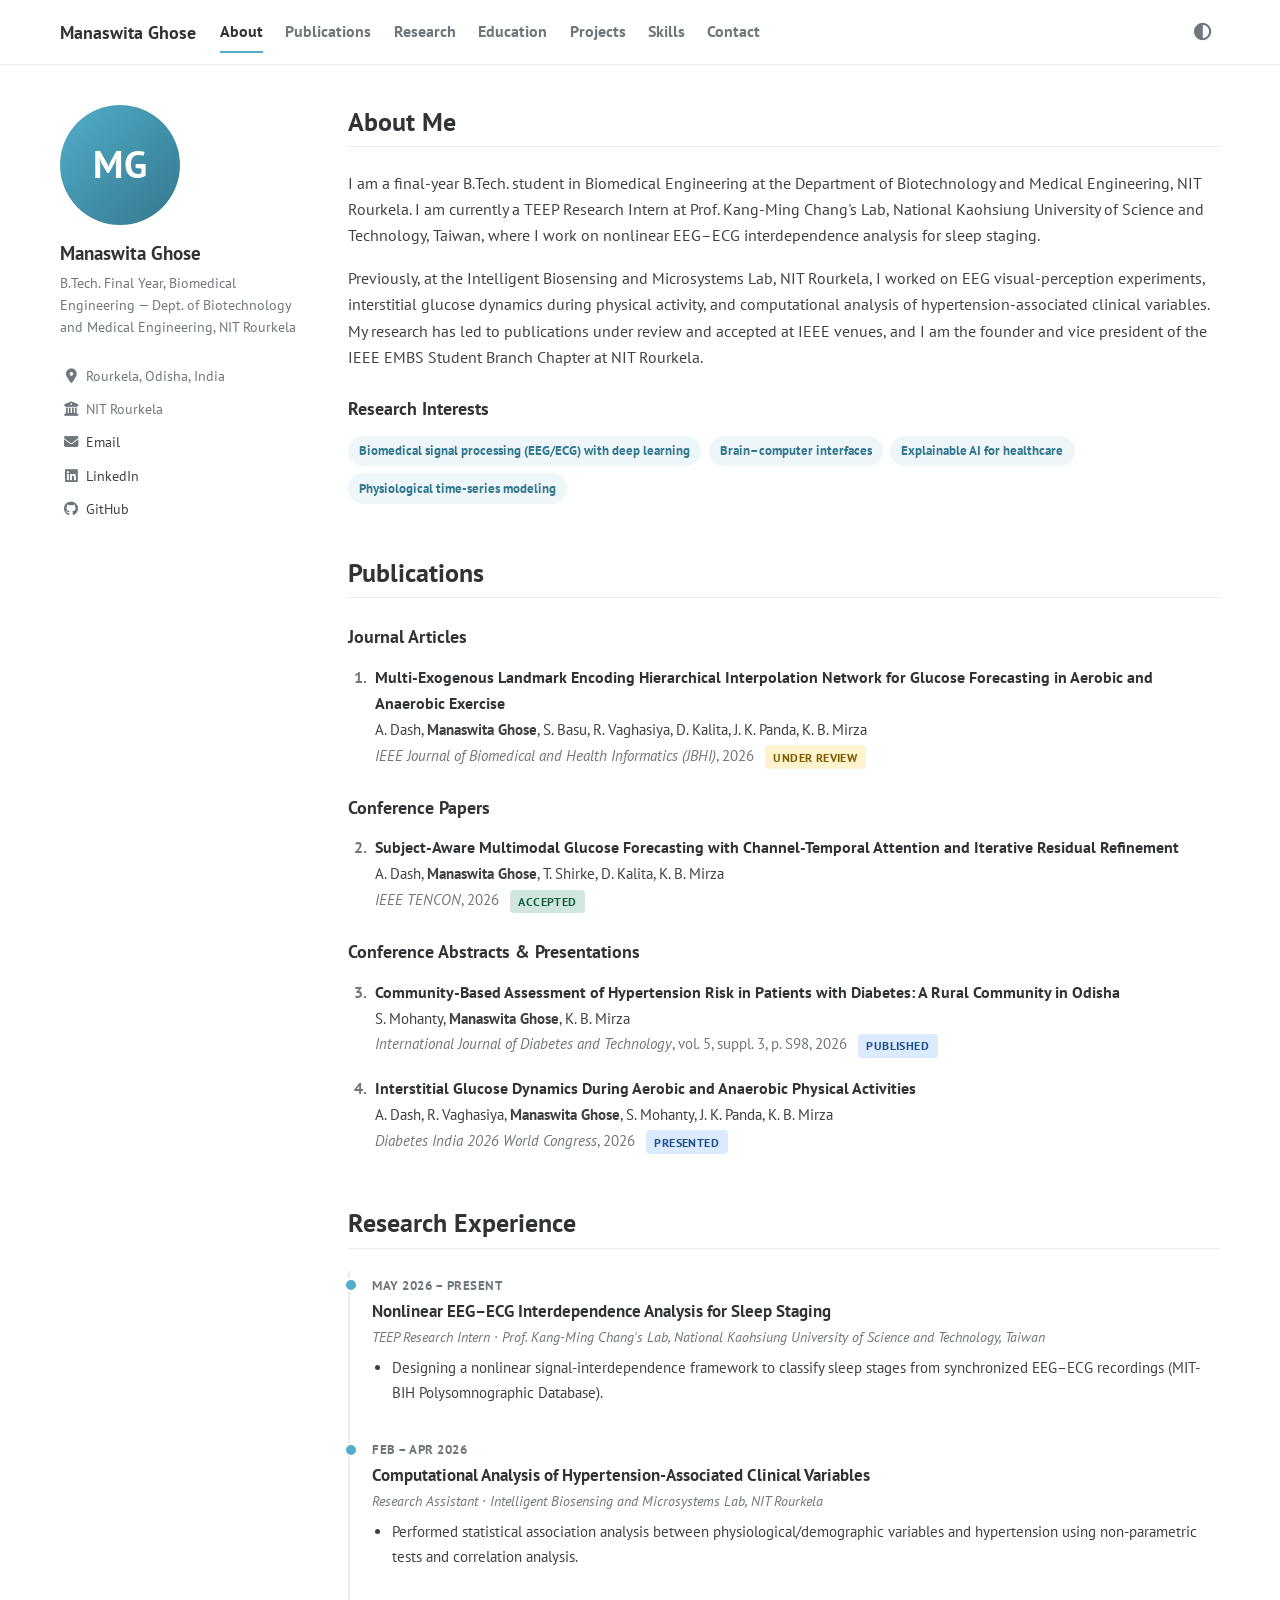
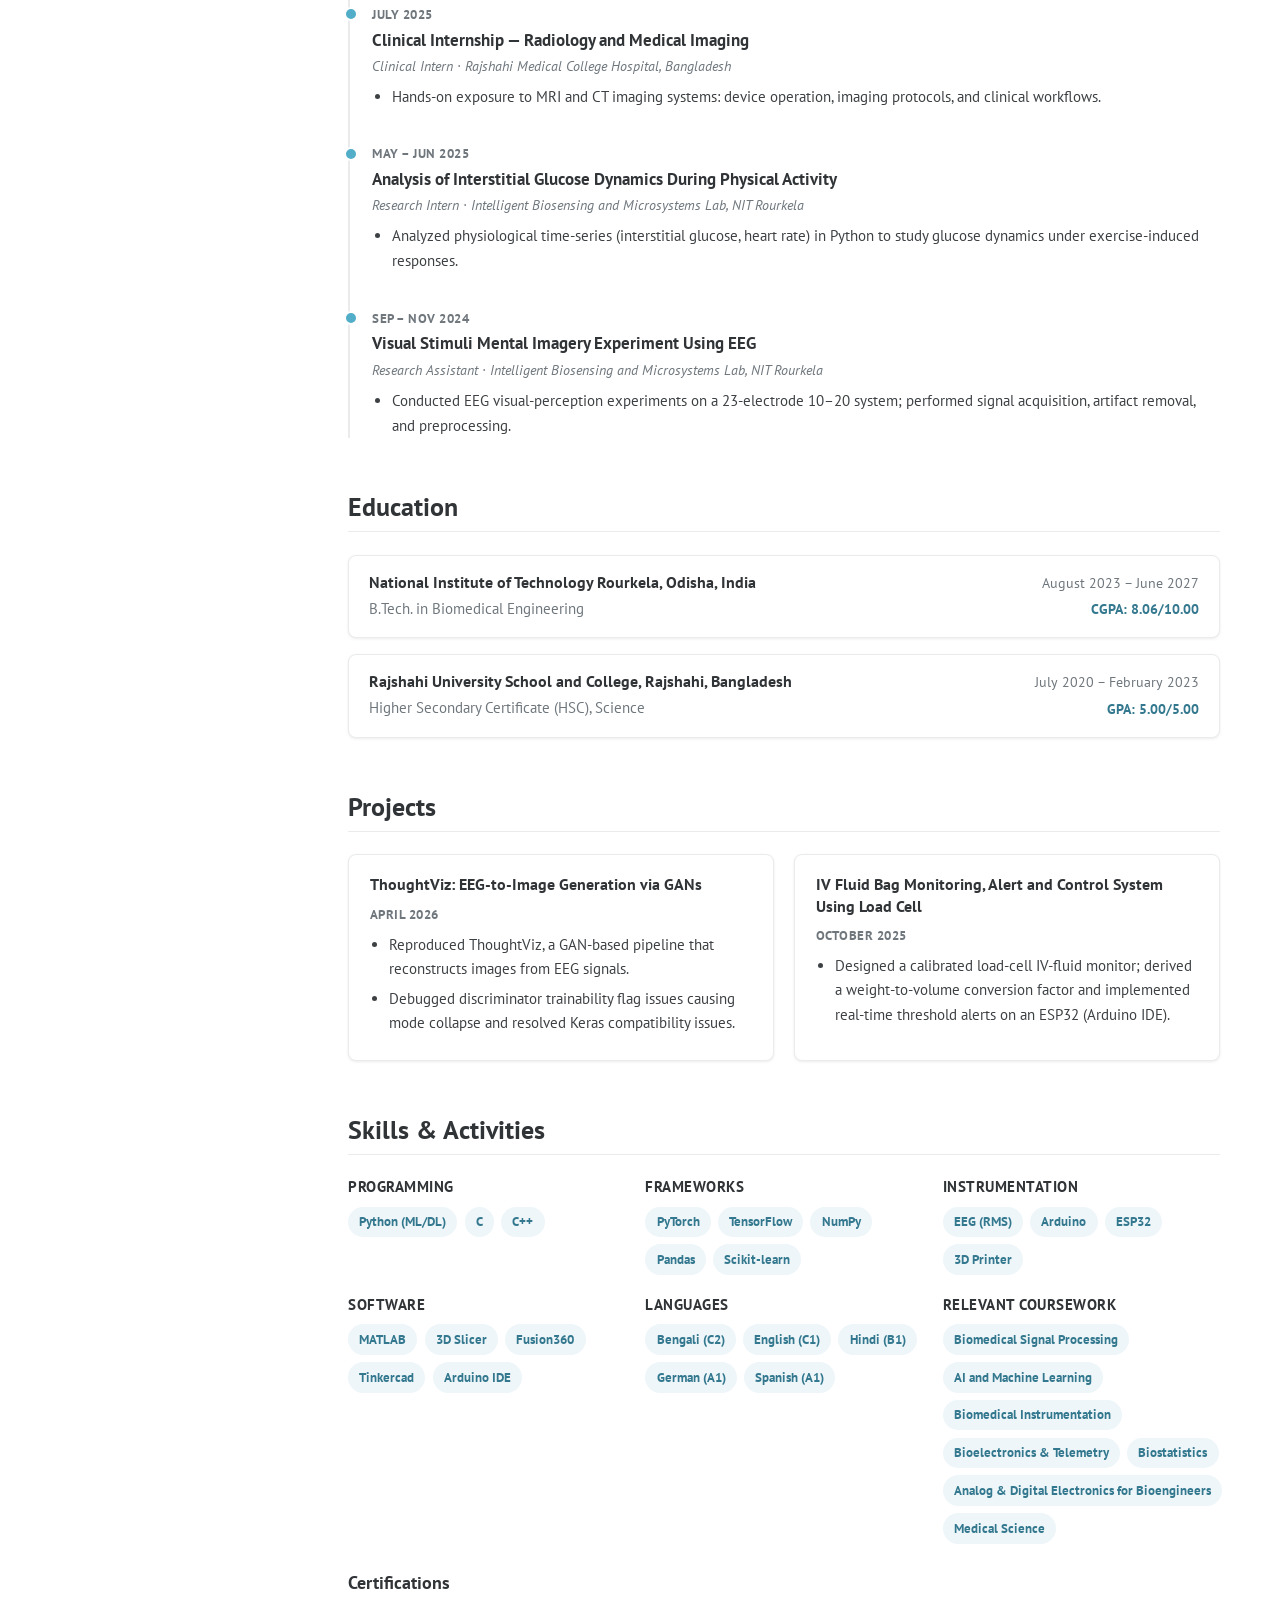
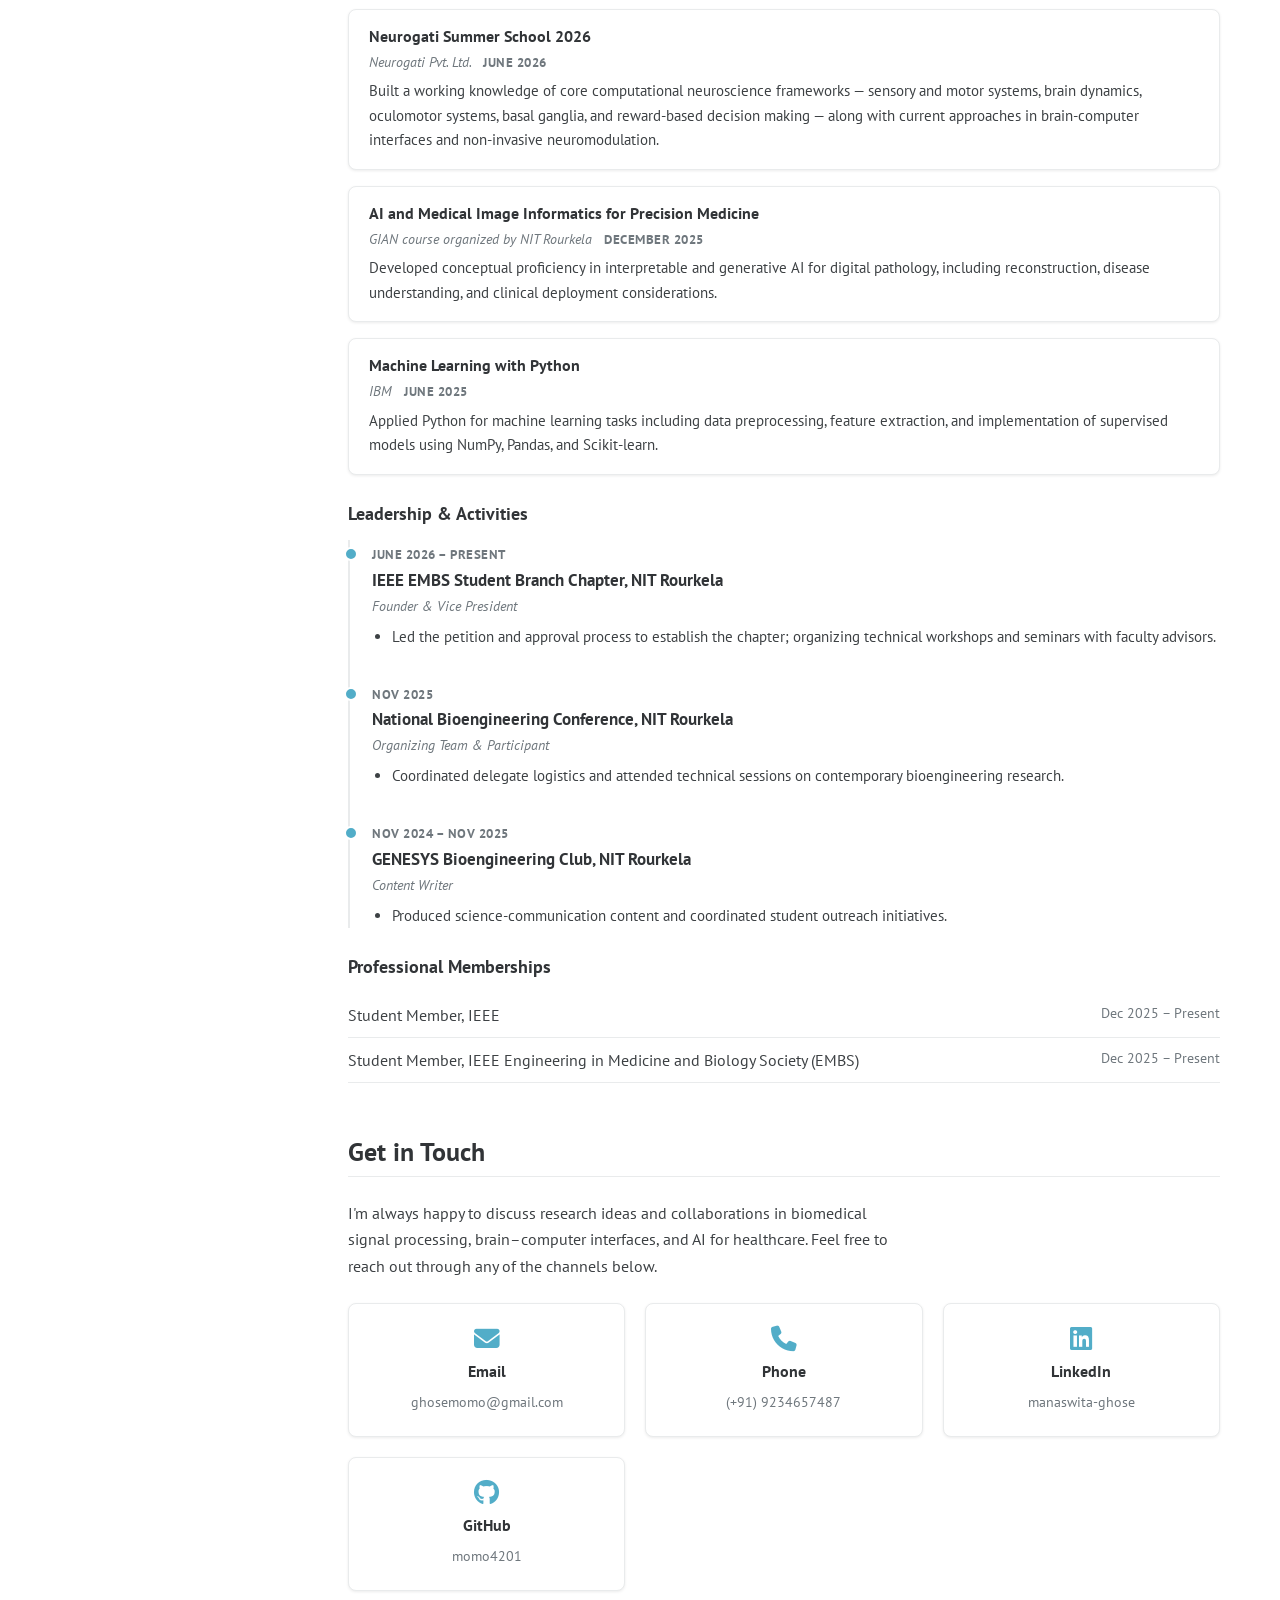
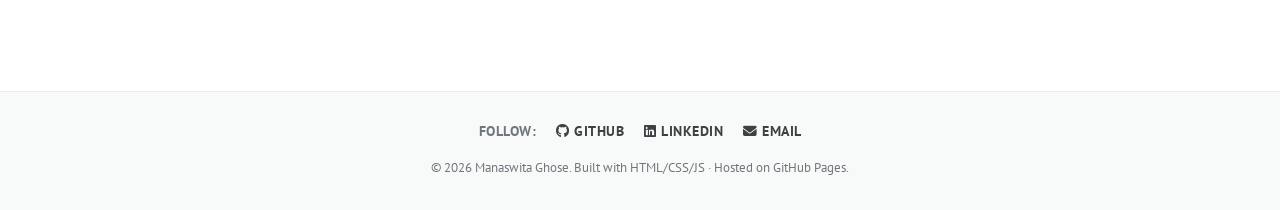
==== index.html @ 757d6425 "Initial commit: academic protofolio site" ====
<!DOCTYPE html>
<html lang="en">
<head>
  <meta charset="UTF-8">
  <meta name="viewport" content="width=device-width, initial-scale=1.0">
  <title>Manaswita Ghose — Biomedical Engineering, NIT Rourkela</title>
  <meta name="description" content="Academic portfolio of Manaswita Ghose — final-year B.Tech. student in Biomedical Engineering at NIT Rourkela. Research in biomedical signal processing (EEG/ECG) with deep learning, brain–computer interfaces, and explainable AI for healthcare.">
  <meta name="author" content="Manaswita Ghose">
  <meta property="og:title" content="Manaswita Ghose — Academic Portfolio">
  <meta property="og:description" content="Biomedical signal processing (EEG/ECG) with deep learning · Brain–computer interfaces · Explainable AI for healthcare · Physiological time-series modeling">
  <meta property="og:type" content="website">

  <!-- Apply saved theme before first paint to avoid a flash of the wrong theme -->
  <script>
    try {
      var t = localStorage.getItem("portfolio-theme");
      if (t === "dark" || (!t && window.matchMedia && window.matchMedia("(prefers-color-scheme: dark)").matches)) {
        document.documentElement.setAttribute("data-theme", "dark");
      }
    } catch (e) {}
  </script>

  <link rel="preconnect" href="https://fonts.googleapis.com">
  <link rel="preconnect" href="https://fonts.gstatic.com" crossorigin>
  <link href="https://fonts.googleapis.com/css2?family=PT+Sans:ital,wght@0,400;0,700;1,400&display=swap" rel="stylesheet">
  <link rel="stylesheet" href="https://cdnjs.cloudflare.com/ajax/libs/font-awesome/6.5.2/css/all.min.css">
  <link rel="stylesheet" href="styles.css">
</head>
<body>

  <!-- ================= Masthead / Navigation ================= -->
  <header class="masthead" id="top">
    <div class="masthead__inner">
      <a class="site-title" href="#top">Manaswita Ghose</a>
      <nav class="site-nav" id="site-nav" aria-label="Primary">
        <ul class="nav-links">
          <li><a href="#about" class="active">About</a></li>
          <li><a href="#publications">Publications</a></li>
          <li><a href="#experience">Research</a></li>
          <li><a href="#education">Education</a></li>
          <li><a href="#projects">Projects</a></li>
          <li><a href="#skills">Skills</a></li>
          <li><a href="#contact">Contact</a></li>
        </ul>
      </nav>
      <div class="masthead__actions">
        <button id="theme-toggle" type="button" aria-label="Toggle dark mode" title="Toggle dark mode"><i class="fa-solid fa-circle-half-stroke"></i></button>
        <button id="nav-toggle" type="button" aria-label="Toggle navigation" aria-expanded="false"><i class="fa-solid fa-bars"></i></button>
      </div>
    </div>
  </header>

  <div class="page-wrap">

    <!-- ================= Author Sidebar ================= -->
    <aside class="sidebar">
      <div class="author-avatar" aria-hidden="true">MG</div>
      <h2 class="author-name">Manaswita Ghose</h2>
      <p class="author-bio">B.Tech. Final Year, Biomedical Engineering — Dept. of Biotechnology and Medical Engineering, NIT Rourkela</p>
      <ul class="author-urls">
        <li><i class="fa-solid fa-location-dot"></i> Rourkela, Odisha, India</li>
        <li><i class="fa-solid fa-building-columns"></i> NIT Rourkela</li>
        <li><a href="mailto:ghosemomo@gmail.com"><i class="fa-solid fa-envelope"></i> Email</a></li>
        <li><a href="https://www.linkedin.com/in/manaswita-ghose" target="_blank" rel="noopener"><i class="fa-brands fa-linkedin"></i> LinkedIn</a></li>
        <li><a href="https://github.com/momo4201" target="_blank" rel="noopener"><i class="fa-brands fa-github"></i> GitHub</a></li>
      </ul>
    </aside>

    <main class="page-content">

      <!-- ================= About ================= -->
      <section id="about" class="page-section">
        <h2 class="section-title">About Me</h2>
        <p>I am a final-year B.Tech. student in Biomedical Engineering at the Department of Biotechnology and Medical Engineering, NIT Rourkela. I am currently a TEEP Research Intern at Prof. Kang-Ming Chang's Lab, National Kaohsiung University of Science and Technology, Taiwan, where I work on nonlinear EEG–ECG interdependence analysis for sleep staging.</p>
        <p>Previously, at the Intelligent Biosensing and Microsystems Lab, NIT Rourkela, I worked on EEG visual-perception experiments, interstitial glucose dynamics during physical activity, and computational analysis of hypertension-associated clinical variables. My research has led to publications under review and accepted at IEEE venues, and I am the founder and vice president of the IEEE EMBS Student Branch Chapter at NIT Rourkela.</p>
        <h3 class="subsection-title">Research Interests</h3>
        <div class="tags">
          <span class="tag">Biomedical signal processing (EEG/ECG) with deep learning</span>
          <span class="tag">Brain–computer interfaces</span>
          <span class="tag">Explainable AI for healthcare</span>
          <span class="tag">Physiological time-series modeling</span>
        </div>
      </section>

      <!-- ================= Publications ================= -->
      <section id="publications" class="page-section">
        <h2 class="section-title">Publications</h2>

        <div class="pub-group">
          <h3 class="subsection-title">Journal Articles</h3>
          <ol class="pub-list">
            <li class="pub">
              <p class="pub-title">Multi-Exogenous Landmark Encoding Hierarchical Interpolation Network for Glucose Forecasting in Aerobic and Anaerobic Exercise</p>
              <p class="pub-authors">A. Dash, <strong>Manaswita Ghose</strong>, S. Basu, R. Vaghasiya, D. Kalita, J. K. Panda, K. B. Mirza</p>
              <p class="pub-venue"><em>IEEE Journal of Biomedical and Health Informatics (JBHI)</em>, 2026 <span class="badge badge--review">Under Review</span></p>
            </li>
          </ol>
        </div>

        <div class="pub-group">
          <h3 class="subsection-title">Conference Papers</h3>
          <ol class="pub-list" start="2">
            <li class="pub">
              <p class="pub-title">Subject-Aware Multimodal Glucose Forecasting with Channel-Temporal Attention and Iterative Residual Refinement</p>
              <p class="pub-authors">A. Dash, <strong>Manaswita Ghose</strong>, T. Shirke, D. Kalita, K. B. Mirza</p>
              <p class="pub-venue"><em>IEEE TENCON</em>, 2026 <span class="badge badge--accepted">Accepted</span></p>
            </li>
          </ol>
        </div>

        <div class="pub-group">
          <h3 class="subsection-title">Conference Abstracts &amp; Presentations</h3>
          <ol class="pub-list" start="3">
            <li class="pub">
              <p class="pub-title">Community-Based Assessment of Hypertension Risk in Patients with Diabetes: A Rural Community in Odisha</p>
              <p class="pub-authors">S. Mohanty, <strong>Manaswita Ghose</strong>, K. B. Mirza</p>
              <p class="pub-venue"><em>International Journal of Diabetes and Technology</em>, vol. 5, suppl. 3, p. S98, 2026 <span class="badge badge--published">Published</span></p>
            </li>
            <li class="pub">
              <p class="pub-title">Interstitial Glucose Dynamics During Aerobic and Anaerobic Physical Activities</p>
              <p class="pub-authors">A. Dash, R. Vaghasiya, <strong>Manaswita Ghose</strong>, S. Mohanty, J. K. Panda, K. B. Mirza</p>
              <p class="pub-venue"><em>Diabetes India 2026 World Congress</em>, 2026 <span class="badge badge--published">Presented</span></p>
            </li>
          </ol>
        </div>
      </section>

      <!-- ================= Research Experience ================= -->
      <section id="experience" class="page-section">
        <h2 class="section-title">Research Experience</h2>
        <div class="timeline">
          <div class="timeline-item">
            <span class="timeline-date">May 2026 – Present</span>
            <h3 class="timeline-title">Nonlinear EEG–ECG Interdependence Analysis for Sleep Staging</h3>
            <p class="timeline-meta">TEEP Research Intern · Prof. Kang-Ming Chang's Lab, National Kaohsiung University of Science and Technology, Taiwan</p>
            <ul>
              <li>Designing a nonlinear signal-interdependence framework to classify sleep stages from synchronized EEG–ECG recordings (MIT-BIH Polysomnographic Database).</li>
            </ul>
          </div>
          <div class="timeline-item">
            <span class="timeline-date">Feb – Apr 2026</span>
            <h3 class="timeline-title">Computational Analysis of Hypertension-Associated Clinical Variables</h3>
            <p class="timeline-meta">Research Assistant · Intelligent Biosensing and Microsystems Lab, NIT Rourkela</p>
            <ul>
              <li>Performed statistical association analysis between physiological/demographic variables and hypertension using non-parametric tests and correlation analysis.</li>
            </ul>
          </div>
          <div class="timeline-item">
            <span class="timeline-date">July 2025</span>
            <h3 class="timeline-title">Clinical Internship — Radiology and Medical Imaging</h3>
            <p class="timeline-meta">Clinical Intern · Rajshahi Medical College Hospital, Bangladesh</p>
            <ul>
              <li>Hands-on exposure to MRI and CT imaging systems: device operation, imaging protocols, and clinical workflows.</li>
            </ul>
          </div>
          <div class="timeline-item">
            <span class="timeline-date">May – Jun 2025</span>
            <h3 class="timeline-title">Analysis of Interstitial Glucose Dynamics During Physical Activity</h3>
            <p class="timeline-meta">Research Intern · Intelligent Biosensing and Microsystems Lab, NIT Rourkela</p>
            <ul>
              <li>Analyzed physiological time-series (interstitial glucose, heart rate) in Python to study glucose dynamics under exercise-induced responses.</li>
            </ul>
          </div>
          <div class="timeline-item">
            <span class="timeline-date">Sep – Nov 2024</span>
            <h3 class="timeline-title">Visual Stimuli Mental Imagery Experiment Using EEG</h3>
            <p class="timeline-meta">Research Assistant · Intelligent Biosensing and Microsystems Lab, NIT Rourkela</p>
            <ul>
              <li>Conducted EEG visual-perception experiments on a 23-electrode 10–20 system; performed signal acquisition, artifact removal, and preprocessing.</li>
            </ul>
          </div>
        </div>
      </section>

      <!-- ================= Education ================= -->
      <section id="education" class="page-section">
        <h2 class="section-title">Education</h2>
        <div class="edu-list">
          <div class="edu-item">
            <div class="edu-main">
              <h3 class="edu-school">National Institute of Technology Rourkela, Odisha, India</h3>
              <p class="edu-degree">B.Tech. in Biomedical Engineering</p>
            </div>
            <div class="edu-side">
              <span class="edu-date">August 2023 – June 2027</span>
              <span class="edu-gpa">CGPA: 8.06/10.00</span>
            </div>
          </div>
          <div class="edu-item">
            <div class="edu-main">
              <h3 class="edu-school">Rajshahi University School and College, Rajshahi, Bangladesh</h3>
              <p class="edu-degree">Higher Secondary Certificate (HSC), Science</p>
            </div>
            <div class="edu-side">
              <span class="edu-date">July 2020 – February 2023</span>
              <span class="edu-gpa">GPA: 5.00/5.00</span>
            </div>
          </div>
        </div>
      </section>

      <!-- ================= Projects ================= -->
      <section id="projects" class="page-section">
        <h2 class="section-title">Projects</h2>
        <div class="project-grid">
          <article class="project-card">
            <h3>ThoughtViz: EEG-to-Image Generation via GANs</h3>
            <span class="project-date">April 2026</span>
            <ul>
              <li>Reproduced ThoughtViz, a GAN-based pipeline that reconstructs images from EEG signals.</li>
              <li>Debugged discriminator trainability flag issues causing mode collapse and resolved Keras compatibility issues.</li>
            </ul>
          </article>
          <article class="project-card">
            <h3>IV Fluid Bag Monitoring, Alert and Control System Using Load Cell</h3>
            <span class="project-date">October 2025</span>
            <ul>
              <li>Designed a calibrated load-cell IV-fluid monitor; derived a weight-to-volume conversion factor and implemented real-time threshold alerts on an ESP32 (Arduino IDE).</li>
            </ul>
          </article>
        </div>
      </section>

      <!-- ================= Skills & Activities ================= -->
      <section id="skills" class="page-section">
        <h2 class="section-title">Skills &amp; Activities</h2>
        <div class="skills-grid">
          <div class="skill-group">
            <h3>Programming</h3>
            <div class="tags"><span class="tag">Python (ML/DL)</span><span class="tag">C</span><span class="tag">C++</span></div>
          </div>
          <div class="skill-group">
            <h3>Frameworks</h3>
            <div class="tags"><span class="tag">PyTorch</span><span class="tag">TensorFlow</span><span class="tag">NumPy</span><span class="tag">Pandas</span><span class="tag">Scikit-learn</span></div>
          </div>
          <div class="skill-group">
            <h3>Instrumentation</h3>
            <div class="tags"><span class="tag">EEG (RMS)</span><span class="tag">Arduino</span><span class="tag">ESP32</span><span class="tag">3D Printer</span></div>
          </div>
          <div class="skill-group">
            <h3>Software</h3>
            <div class="tags"><span class="tag">MATLAB</span><span class="tag">3D Slicer</span><span class="tag">Fusion360</span><span class="tag">Tinkercad</span><span class="tag">Arduino IDE</span></div>
          </div>
          <div class="skill-group">
            <h3>Languages</h3>
            <div class="tags"><span class="tag">Bengali (C2)</span><span class="tag">English (C1)</span><span class="tag">Hindi (B1)</span><span class="tag">German (A1)</span><span class="tag">Spanish (A1)</span></div>
          </div>
          <div class="skill-group">
            <h3>Relevant Coursework</h3>
            <div class="tags"><span class="tag">Biomedical Signal Processing</span><span class="tag">AI and Machine Learning</span><span class="tag">Biomedical Instrumentation</span><span class="tag">Bioelectronics &amp; Telemetry</span><span class="tag">Biostatistics</span><span class="tag">Analog &amp; Digital Electronics for Bioengineers</span><span class="tag">Medical Science</span></div>
          </div>
        </div>

        <h3 class="subsection-title">Certifications</h3>
        <div class="cert-list">
          <div class="cert-item">
            <h4 class="cert-name">Neurogati Summer School 2026</h4>
            <p class="cert-org">Neurogati Pvt. Ltd. <span class="cert-date">June 2026</span></p>
            <p class="cert-desc">Built a working knowledge of core computational neuroscience frameworks — sensory and motor systems, brain dynamics, oculomotor systems, basal ganglia, and reward-based decision making — along with current approaches in brain-computer interfaces and non-invasive neuromodulation.</p>
          </div>
          <div class="cert-item">
            <h4 class="cert-name">AI and Medical Image Informatics for Precision Medicine</h4>
            <p class="cert-org">GIAN course organized by NIT Rourkela <span class="cert-date">December 2025</span></p>
            <p class="cert-desc">Developed conceptual proficiency in interpretable and generative AI for digital pathology, including reconstruction, disease understanding, and clinical deployment considerations.</p>
          </div>
          <div class="cert-item">
            <h4 class="cert-name">Machine Learning with Python</h4>
            <p class="cert-org">IBM <span class="cert-date">June 2025</span></p>
            <p class="cert-desc">Applied Python for machine learning tasks including data preprocessing, feature extraction, and implementation of supervised models using NumPy, Pandas, and Scikit-learn.</p>
          </div>
        </div>

        <h3 class="subsection-title">Leadership &amp; Activities</h3>
        <div class="timeline">
          <div class="timeline-item">
            <span class="timeline-date">June 2026 – Present</span>
            <h3 class="timeline-title">IEEE EMBS Student Branch Chapter, NIT Rourkela</h3>
            <p class="timeline-meta">Founder &amp; Vice President</p>
            <ul>
              <li>Led the petition and approval process to establish the chapter; organizing technical workshops and seminars with faculty advisors.</li>
            </ul>
          </div>
          <div class="timeline-item">
            <span class="timeline-date">Nov 2025</span>
            <h3 class="timeline-title">National Bioengineering Conference, NIT Rourkela</h3>
            <p class="timeline-meta">Organizing Team &amp; Participant</p>
            <ul>
              <li>Coordinated delegate logistics and attended technical sessions on contemporary bioengineering research.</li>
            </ul>
          </div>
          <div class="timeline-item">
            <span class="timeline-date">Nov 2024 – Nov 2025</span>
            <h3 class="timeline-title">GENESYS Bioengineering Club, NIT Rourkela</h3>
            <p class="timeline-meta">Content Writer</p>
            <ul>
              <li>Produced science-communication content and coordinated student outreach initiatives.</li>
            </ul>
          </div>
        </div>

        <h3 class="subsection-title">Professional Memberships</h3>
        <ul class="membership-list">
          <li>Student Member, IEEE <span class="membership-date">Dec 2025 – Present</span></li>
          <li>Student Member, IEEE Engineering in Medicine and Biology Society (EMBS) <span class="membership-date">Dec 2025 – Present</span></li>
        </ul>
      </section>

      <!-- ================= Contact ================= -->
      <section id="contact" class="page-section">
        <h2 class="section-title">Get in Touch</h2>
        <p class="contact-intro">I'm always happy to discuss research ideas and collaborations in biomedical signal processing, brain&ndash;computer interfaces, and AI for healthcare. Feel free to reach out through any of the channels below.</p>
        <div class="contact-grid">
          <a class="contact-card" href="mailto:ghosemomo@gmail.com">
            <i class="fa-solid fa-envelope contact-icon"></i>
            <span class="contact-label">Email</span>
            <span class="contact-value">ghosemomo@gmail.com</span>
          </a>
          <a class="contact-card" href="tel:+919234657487">
            <i class="fa-solid fa-phone contact-icon"></i>
            <span class="contact-label">Phone</span>
            <span class="contact-value">(+91) 9234657487</span>
          </a>
          <a class="contact-card" href="https://www.linkedin.com/in/manaswita-ghose" target="_blank" rel="noopener">
            <i class="fa-brands fa-linkedin contact-icon"></i>
            <span class="contact-label">LinkedIn</span>
            <span class="contact-value">manaswita-ghose</span>
          </a>
          <a class="contact-card" href="https://github.com/momo4201" target="_blank" rel="noopener">
            <i class="fa-brands fa-github contact-icon"></i>
            <span class="contact-label">GitHub</span>
            <span class="contact-value">momo4201</span>
          </a>
        </div>
      </section>

    </main>
  </div>

  <!-- ================= Footer ================= -->
  <footer class="page-footer">
    <div class="footer-follow">
      <span>Follow:</span>
      <a href="https://github.com/momo4201" target="_blank" rel="noopener"><i class="fa-brands fa-github"></i> GitHub</a>
      <a href="https://www.linkedin.com/in/manaswita-ghose" target="_blank" rel="noopener"><i class="fa-brands fa-linkedin"></i> LinkedIn</a>
      <a href="mailto:ghosemomo@gmail.com"><i class="fa-solid fa-envelope"></i> Email</a>
    </div>
    <p class="footer-copy">&copy; <span id="year">2026</span> Manaswita Ghose. Built with HTML/CSS/JS &middot; Hosted on GitHub Pages.</p>
  </footer>

  <script src="script.js"></script>
</body>
</html>
---- styles.css ----
/* ==========================================================================
   Academic Portfolio — Manaswita Ghose
   Styled after the Academic Pages / Minimal Mistakes Jekyll theme.
   ========================================================================== */

:root {
  --bg: #ffffff;
  --bg-alt: #f8f9f9;
  --text: #3d4144;
  --text-light: #6f777d;
  --heading: #313437;
  --accent: #52adc8;
  --accent-dark: #33788e;
  --border: #e9ebec;
  --card-bg: #ffffff;
  --card-shadow: 0 1px 3px rgba(0, 0, 0, 0.08);
  --masthead-bg: rgba(255, 255, 255, 0.95);
  --tag-bg: #eef6f9;
  --tag-text: #33788e;
  --badge-review-bg: #fff3cd;
  --badge-review-text: #7a5d00;
  --badge-accepted-bg: #d1e7dd;
  --badge-accepted-text: #14603f;
  --badge-published-bg: #dbeafe;
  --badge-published-text: #1e4e8c;
  --masthead-h: 64px;
}

[data-theme="dark"] {
  --bg: #16191c;
  --bg-alt: #1d2125;
  --text: #d3d7da;
  --text-light: #9aa1a7;
  --heading: #f0f2f3;
  --accent: #6cc3dd;
  --accent-dark: #9ad9ec;
  --border: #2c3237;
  --card-bg: #1d2125;
  --card-shadow: 0 1px 3px rgba(0, 0, 0, 0.4);
  --masthead-bg: rgba(22, 25, 28, 0.95);
  --tag-bg: #223138;
  --tag-text: #8fd0e2;
  --badge-review-bg: #3c320f;
  --badge-review-text: #ffd75e;
  --badge-accepted-bg: #16382a;
  --badge-accepted-text: #6fd3a3;
  --badge-published-bg: #1c2f4a;
  --badge-published-text: #8db9f0;
}

* {
  box-sizing: border-box;
}

html {
  scroll-behavior: smooth;
}

body {
  margin: 0;
  font-family: "PT Sans", -apple-system, BlinkMacSystemFont, "Segoe UI", Roboto,
    Helvetica, Arial, sans-serif;
  font-size: 16px;
  line-height: 1.65;
  color: var(--text);
  background: var(--bg);
  transition: background 0.25s ease, color 0.25s ease;
}

a {
  color: var(--accent);
  text-decoration: none;
}

a:hover {
  color: var(--accent-dark);
  text-decoration: underline;
}

h1, h2, h3, h4 {
  color: var(--heading);
  line-height: 1.3;
  margin-top: 0;
}

img {
  max-width: 100%;
}

/* --------------------------------------------------------------------------
   Masthead / navigation
   -------------------------------------------------------------------------- */

.masthead {
  position: sticky;
  top: 0;
  z-index: 100;
  background: var(--masthead-bg);
  backdrop-filter: blur(6px);
  border-bottom: 1px solid var(--border);
}

.masthead__inner {
  max-width: 1200px;
  margin: 0 auto;
  padding: 0 1.25rem;
  min-height: var(--masthead-h);
  display: flex;
  align-items: center;
  gap: 1.5rem;
}

.site-title {
  font-size: 1.15rem;
  font-weight: 700;
  color: var(--heading);
  white-space: nowrap;
}

.site-title:hover {
  color: var(--heading);
  text-decoration: none;
  border-bottom: 2px solid var(--heading);
}

.site-nav {
  flex: 1;
}

.nav-links {
  list-style: none;
  margin: 0;
  padding: 0;
  display: flex;
  flex-wrap: wrap;
  gap: 0.25rem 1.4rem;
}

.nav-links a {
  display: inline-block;
  padding: 0.4rem 0;
  color: var(--text-light);
  font-weight: 600;
  border-bottom: 2px solid transparent;
}

.nav-links a:hover {
  color: var(--heading);
  text-decoration: none;
}

.nav-links a.active {
  color: var(--heading);
  border-bottom-color: var(--accent);
}

.masthead__actions {
  display: flex;
  align-items: center;
  gap: 0.5rem;
  margin-left: auto;
}

#theme-toggle,
#nav-toggle {
  background: none;
  border: none;
  color: var(--text-light);
  font-size: 1.1rem;
  padding: 0.5rem;
  cursor: pointer;
  border-radius: 6px;
}

#theme-toggle:hover,
#nav-toggle:hover {
  color: var(--heading);
  background: var(--bg-alt);
}

#nav-toggle {
  display: none;
}

/* --------------------------------------------------------------------------
   Layout: sidebar + content
   -------------------------------------------------------------------------- */

.page-wrap {
  max-width: 1200px;
  margin: 0 auto;
  padding: 2.5rem 1.25rem 3rem;
  display: grid;
  grid-template-columns: 240px minmax(0, 1fr);
  gap: 3rem;
  align-items: start;
}

.sidebar {
  position: sticky;
  top: calc(var(--masthead-h) + 2rem);
  text-align: left;
}

.author-avatar {
  width: 120px;
  height: 120px;
  border-radius: 50%;
  background: linear-gradient(135deg, var(--accent), var(--accent-dark));
  color: #ffffff;
  display: flex;
  align-items: center;
  justify-content: center;
  font-size: 2.4rem;
  font-weight: 700;
  letter-spacing: 1px;
  margin-bottom: 1rem;
}

.author-name {
  font-size: 1.2rem;
  margin: 0 0 0.35rem;
}

.author-bio {
  font-size: 0.85rem;
  color: var(--text-light);
  margin: 0 0 1.25rem;
}

.author-urls {
  list-style: none;
  margin: 0;
  padding: 0;
  font-size: 0.9rem;
}

.author-urls li {
  padding: 0.3rem 0;
  color: var(--text-light);
}

.author-urls i {
  width: 1.4rem;
  text-align: center;
  color: var(--text-light);
}

.author-urls a {
  color: var(--text);
}

.author-urls a:hover {
  color: var(--accent-dark);
}

/* --------------------------------------------------------------------------
   Sections
   -------------------------------------------------------------------------- */

.page-section {
  margin-bottom: 3.25rem;
  scroll-margin-top: calc(var(--masthead-h) + 1rem);
}

.section-title {
  font-size: 1.6rem;
  font-weight: 700;
  padding-bottom: 0.5rem;
  border-bottom: 1px solid var(--border);
  margin-bottom: 1.4rem;
}

.subsection-title {
  font-size: 1.1rem;
  font-weight: 700;
  margin: 1.75rem 0 0.9rem;
}

/* Tags (research interests, skills, coursework) */

.tags {
  display: flex;
  flex-wrap: wrap;
  gap: 0.45rem;
}

.tag {
  background: var(--tag-bg);
  color: var(--tag-text);
  font-size: 0.82rem;
  font-weight: 600;
  padding: 0.28rem 0.7rem;
  border-radius: 999px;
  white-space: nowrap;
}

/* --------------------------------------------------------------------------
   Publications
   -------------------------------------------------------------------------- */

.pub-group {
  margin-bottom: 1.5rem;
}

.pub-list {
  margin: 0;
  padding-left: 1.4rem;
}

.pub {
  margin-bottom: 1.1rem;
  padding-left: 0.3rem;
}

.pub::marker {
  color: var(--text-light);
  font-weight: 700;
}

.pub p {
  margin: 0.1rem 0;
}

.pub-title {
  font-weight: 700;
  color: var(--heading);
}

.pub-authors {
  font-size: 0.92rem;
}

.pub-venue {
  font-size: 0.92rem;
  color: var(--text-light);
}

.badge {
  display: inline-block;
  font-size: 0.72rem;
  font-weight: 700;
  text-transform: uppercase;
  letter-spacing: 0.4px;
  padding: 0.15rem 0.55rem;
  border-radius: 4px;
  margin-left: 0.4rem;
  vertical-align: middle;
}

.badge--review {
  background: var(--badge-review-bg);
  color: var(--badge-review-text);
}

.badge--accepted {
  background: var(--badge-accepted-bg);
  color: var(--badge-accepted-text);
}

.badge--published {
  background: var(--badge-published-bg);
  color: var(--badge-published-text);
}

/* --------------------------------------------------------------------------
   Timeline (research experience, leadership)
   -------------------------------------------------------------------------- */

.timeline {
  position: relative;
  padding-left: 1.4rem;
  border-left: 2px solid var(--border);
}

.timeline-item {
  position: relative;
  margin-bottom: 1.9rem;
}

.timeline-item:last-child {
  margin-bottom: 0.5rem;
}

.timeline-item::before {
  content: "";
  position: absolute;
  left: calc(-1.4rem - 6px);
  top: 0.45rem;
  width: 10px;
  height: 10px;
  border-radius: 50%;
  background: var(--accent);
  border: 2px solid var(--bg);
}

.timeline-date {
  font-size: 0.8rem;
  font-weight: 700;
  text-transform: uppercase;
  letter-spacing: 0.5px;
  color: var(--text-light);
}

.timeline-title {
  font-size: 1.05rem;
  margin: 0.2rem 0 0.15rem;
}

.timeline-meta {
  font-size: 0.9rem;
  font-style: italic;
  color: var(--text-light);
  margin: 0 0 0.4rem;
}

.timeline-item ul {
  margin: 0.3rem 0 0;
  padding-left: 1.2rem;
}

.timeline-item li {
  margin-bottom: 0.25rem;
  font-size: 0.95rem;
}

/* --------------------------------------------------------------------------
   Education
   -------------------------------------------------------------------------- */

.edu-list {
  display: flex;
  flex-direction: column;
  gap: 1rem;
}

.edu-item {
  display: flex;
  justify-content: space-between;
  gap: 1.5rem;
  flex-wrap: wrap;
  background: var(--card-bg);
  border: 1px solid var(--border);
  border-radius: 8px;
  padding: 1rem 1.25rem;
  box-shadow: var(--card-shadow);
}

.edu-school {
  font-size: 1.02rem;
  margin: 0 0 0.2rem;
}

.edu-degree {
  margin: 0;
  font-size: 0.95rem;
  color: var(--text-light);
}

.edu-side {
  display: flex;
  flex-direction: column;
  align-items: flex-end;
  gap: 0.25rem;
  text-align: right;
}

.edu-date {
  font-size: 0.85rem;
  color: var(--text-light);
}

.edu-gpa {
  font-size: 0.85rem;
  font-weight: 700;
  color: var(--accent-dark);
}

/* --------------------------------------------------------------------------
   Projects
   -------------------------------------------------------------------------- */

.project-grid {
  display: grid;
  grid-template-columns: repeat(auto-fit, minmax(280px, 1fr));
  gap: 1.25rem;
}

.project-card {
  background: var(--card-bg);
  border: 1px solid var(--border);
  border-radius: 8px;
  padding: 1.2rem 1.3rem;
  box-shadow: var(--card-shadow);
}

.project-card h3 {
  font-size: 1.02rem;
  margin: 0 0 0.25rem;
}

.project-date {
  display: inline-block;
  font-size: 0.8rem;
  font-weight: 700;
  text-transform: uppercase;
  letter-spacing: 0.5px;
  color: var(--text-light);
  margin-bottom: 0.5rem;
}

.project-card ul {
  margin: 0;
  padding-left: 1.2rem;
}

.project-card li {
  margin-bottom: 0.3rem;
  font-size: 0.93rem;
}

/* --------------------------------------------------------------------------
   Skills, certifications, memberships
   -------------------------------------------------------------------------- */

.skills-grid {
  display: grid;
  grid-template-columns: repeat(auto-fit, minmax(260px, 1fr));
  gap: 1.25rem;
}

.skill-group h3 {
  font-size: 0.95rem;
  text-transform: uppercase;
  letter-spacing: 0.5px;
  margin-bottom: 0.6rem;
}

.cert-list {
  display: flex;
  flex-direction: column;
  gap: 1rem;
}

.cert-item {
  background: var(--card-bg);
  border: 1px solid var(--border);
  border-radius: 8px;
  padding: 1rem 1.25rem;
  box-shadow: var(--card-shadow);
}

.cert-name {
  font-size: 1rem;
  margin: 0 0 0.2rem;
}

.cert-org {
  font-size: 0.9rem;
  font-style: italic;
  color: var(--text-light);
  margin: 0 0 0.35rem;
}

.cert-date {
  font-style: normal;
  font-weight: 700;
  font-size: 0.8rem;
  text-transform: uppercase;
  letter-spacing: 0.5px;
  margin-left: 0.5rem;
}

.cert-desc {
  margin: 0;
  font-size: 0.93rem;
}

.membership-list {
  list-style: none;
  margin: 0;
  padding: 0;
}

.membership-list li {
  padding: 0.55rem 0;
  border-bottom: 1px solid var(--border);
  display: flex;
  justify-content: space-between;
  gap: 1rem;
  flex-wrap: wrap;
}

.membership-date {
  font-size: 0.85rem;
  color: var(--text-light);
  white-space: nowrap;
}

/* --------------------------------------------------------------------------
   Contact
   -------------------------------------------------------------------------- */

.contact-intro {
  max-width: 60ch;
}

.contact-grid {
  display: grid;
  grid-template-columns: repeat(auto-fit, minmax(210px, 1fr));
  gap: 1.25rem;
  margin-top: 1.5rem;
}

.contact-card {
  display: flex;
  flex-direction: column;
  align-items: center;
  gap: 0.4rem;
  text-align: center;
  background: var(--card-bg);
  border: 1px solid var(--border);
  border-radius: 8px;
  padding: 1.4rem 1rem;
  box-shadow: var(--card-shadow);
  color: var(--text);
  transition: transform 0.15s ease, border-color 0.15s ease;
}

.contact-card:hover {
  text-decoration: none;
  transform: translateY(-3px);
  border-color: var(--accent);
  color: var(--text);
}

.contact-icon {
  font-size: 1.6rem;
  color: var(--accent);
}

.contact-label {
  font-weight: 700;
  color: var(--heading);
}

.contact-value {
  font-size: 0.85rem;
  color: var(--text-light);
  word-break: break-word;
}

/* --------------------------------------------------------------------------
   Footer
   -------------------------------------------------------------------------- */

.page-footer {
  border-top: 1px solid var(--border);
  background: var(--bg-alt);
  padding: 1.75rem 1.25rem 2rem;
  text-align: center;
}

.footer-follow {
  display: flex;
  justify-content: center;
  align-items: center;
  flex-wrap: wrap;
  gap: 1.25rem;
  font-size: 0.85rem;
  font-weight: 700;
  text-transform: uppercase;
  letter-spacing: 0.5px;
  color: var(--text-light);
  margin-bottom: 0.9rem;
}

.footer-follow a {
  color: var(--text);
}

.footer-follow a:hover {
  color: var(--accent-dark);
}

.footer-copy {
  margin: 0;
  font-size: 0.8rem;
  color: var(--text-light);
}

/* --------------------------------------------------------------------------
   Back to top button (injected by script.js)
   -------------------------------------------------------------------------- */

#back-to-top {
  position: fixed;
  right: 1.25rem;
  bottom: 1.25rem;
  width: 42px;
  height: 42px;
  border: 1px solid var(--border);
  border-radius: 50%;
  background: var(--card-bg);
  color: var(--text-light);
  font-size: 1rem;
  cursor: pointer;
  box-shadow: var(--card-shadow);
  opacity: 0;
  visibility: hidden;
  transition: opacity 0.2s ease, visibility 0.2s ease;
  z-index: 90;
}

#back-to-top.visible {
  opacity: 1;
  visibility: visible;
}

#back-to-top:hover {
  color: var(--accent-dark);
  border-color: var(--accent);
}

/* --------------------------------------------------------------------------
   Responsive
   -------------------------------------------------------------------------- */

@media (max-width: 900px) {
  .page-wrap {
    grid-template-columns: 1fr;
    gap: 2rem;
  }

  .sidebar {
    position: static;
    display: grid;
    grid-template-columns: auto 1fr;
    grid-template-areas:
      "avatar name"
      "avatar bio"
      "urls urls";
    column-gap: 1.25rem;
    align-items: center;
    border-bottom: 1px solid var(--border);
    padding-bottom: 1.5rem;
  }

  .author-avatar {
    grid-area: avatar;
    width: 90px;
    height: 90px;
    font-size: 1.8rem;
    margin-bottom: 0;
  }

  .author-name {
    grid-area: name;
    align-self: end;
    margin: 0;
  }

  .author-bio {
    grid-area: bio;
    align-self: start;
    margin: 0.25rem 0 0;
  }

  .author-urls {
    grid-area: urls;
    display: flex;
    flex-wrap: wrap;
    gap: 0.25rem 1.25rem;
    margin-top: 1rem;
  }
}

@media (max-width: 768px) {
  #nav-toggle {
    display: block;
  }

  .site-nav {
    position: absolute;
    top: 100%;
    left: 0;
    right: 0;
    background: var(--bg);
    border-bottom: 1px solid var(--border);
    box-shadow: 0 8px 16px rgba(0, 0, 0, 0.08);
    display: none;
  }

  .site-nav.open {
    display: block;
  }

  .nav-links {
    flex-direction: column;
    gap: 0;
    padding: 0.5rem 1.25rem 1rem;
  }

  .nav-links a {
    display: block;
    padding: 0.6rem 0;
    border-bottom: none;
  }

  .nav-links a.active {
    color: var(--accent-dark);
  }

  .edu-side {
    align-items: flex-start;
    text-align: left;
  }
}

@media (prefers-reduced-motion: reduce) {
  html {
    scroll-behavior: auto;
  }

  * {
    transition: none !important;
  }
}
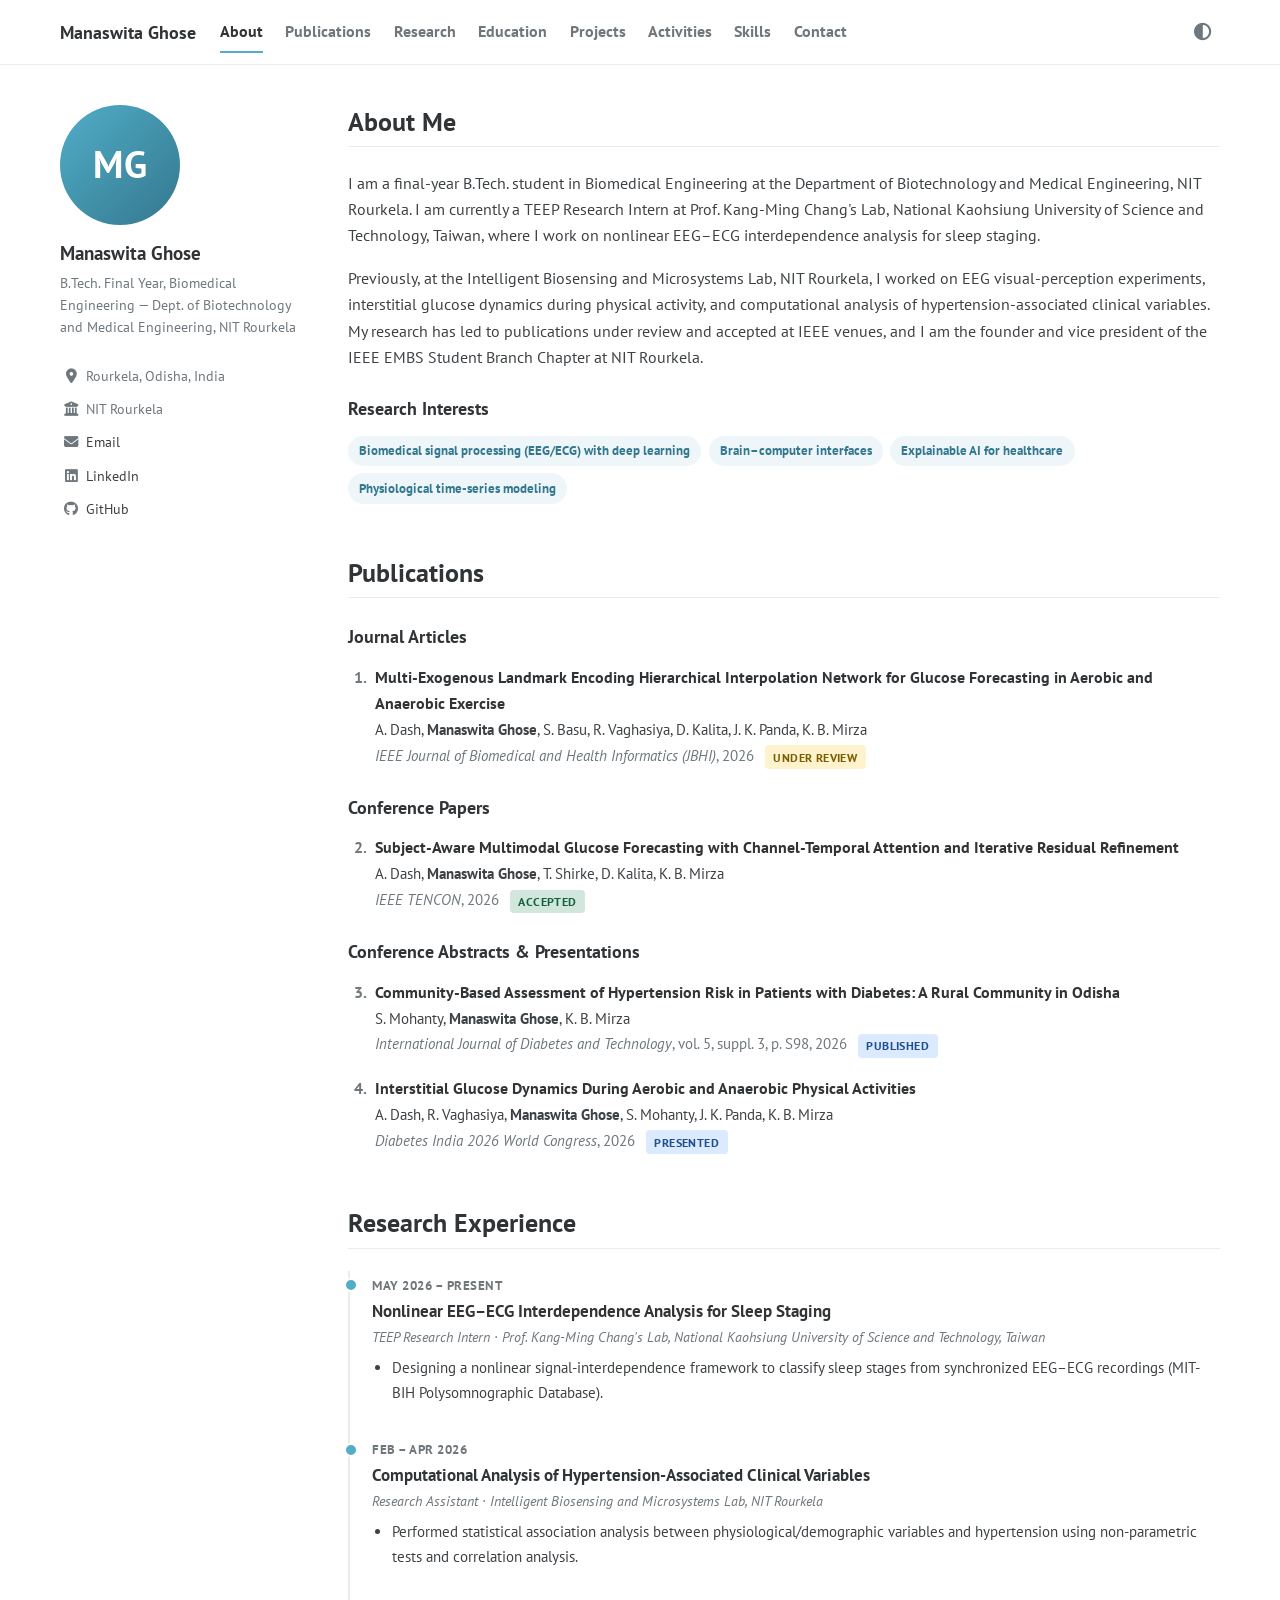
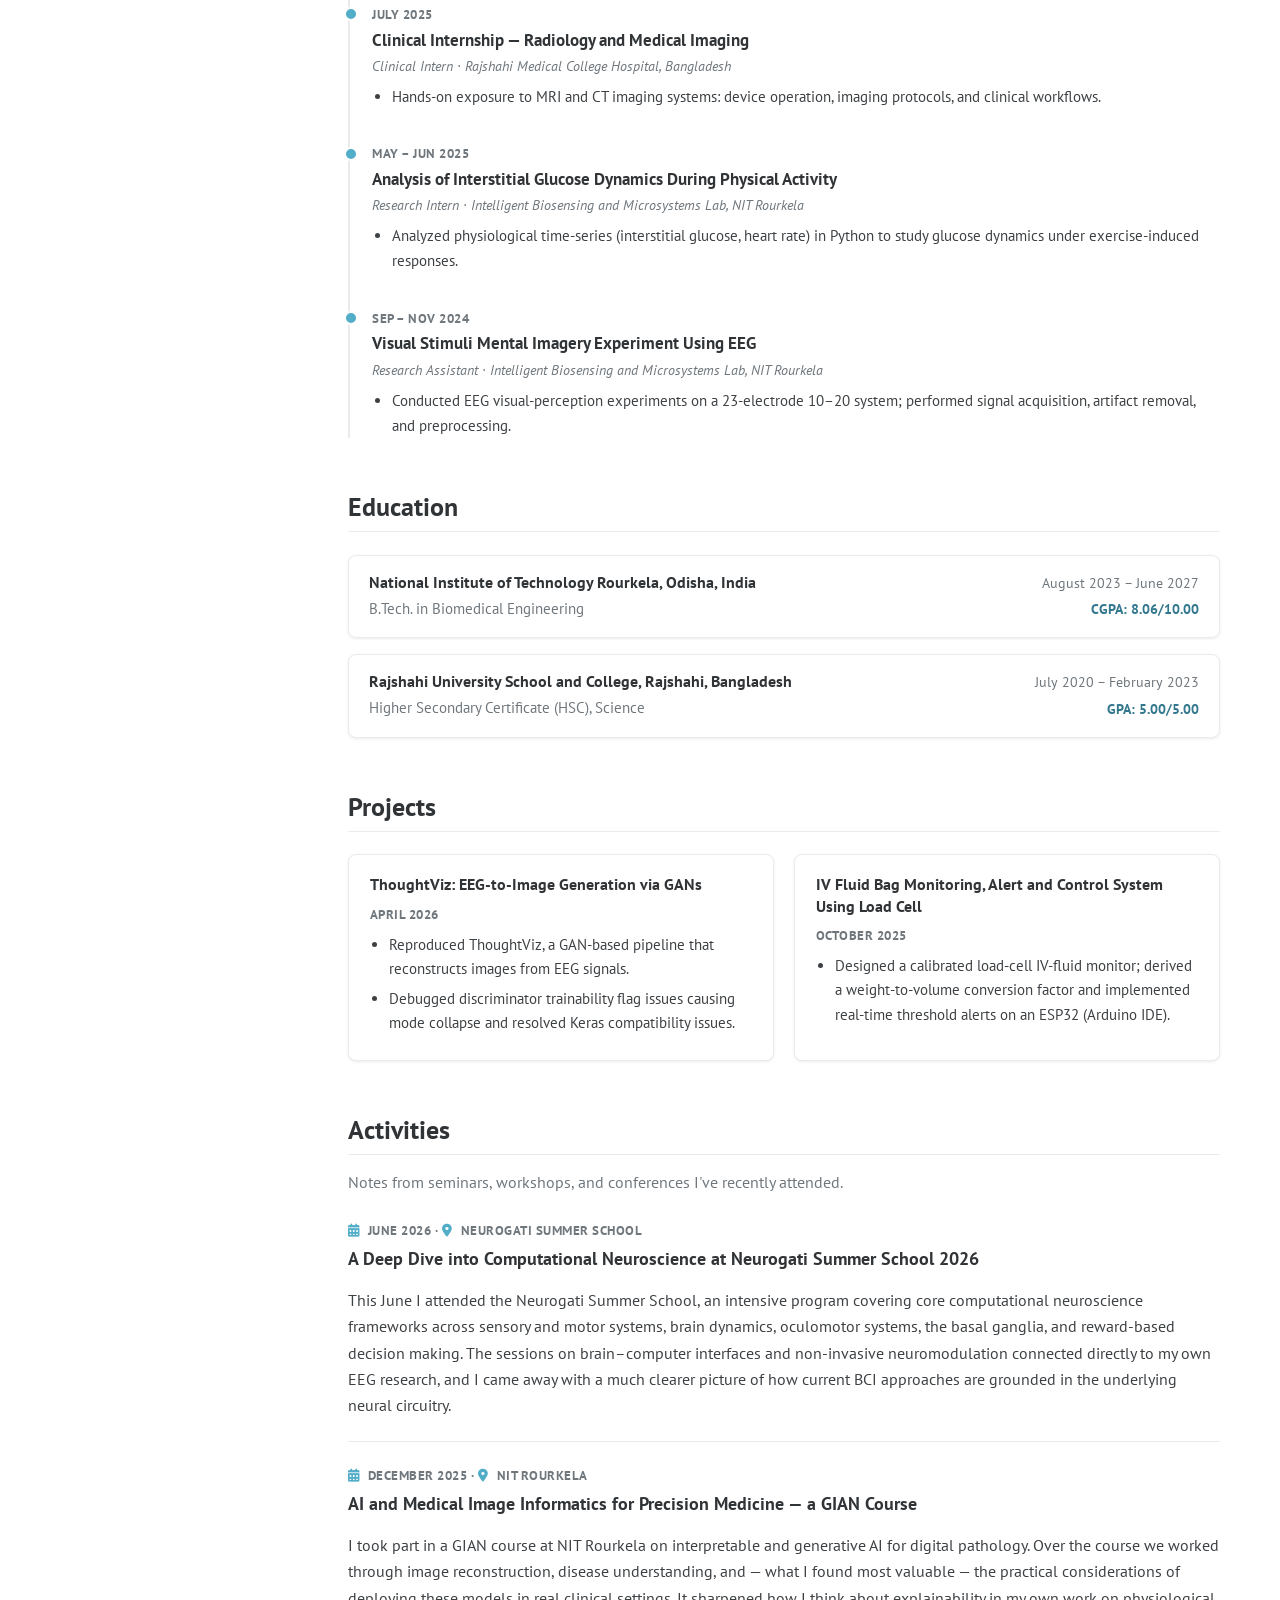
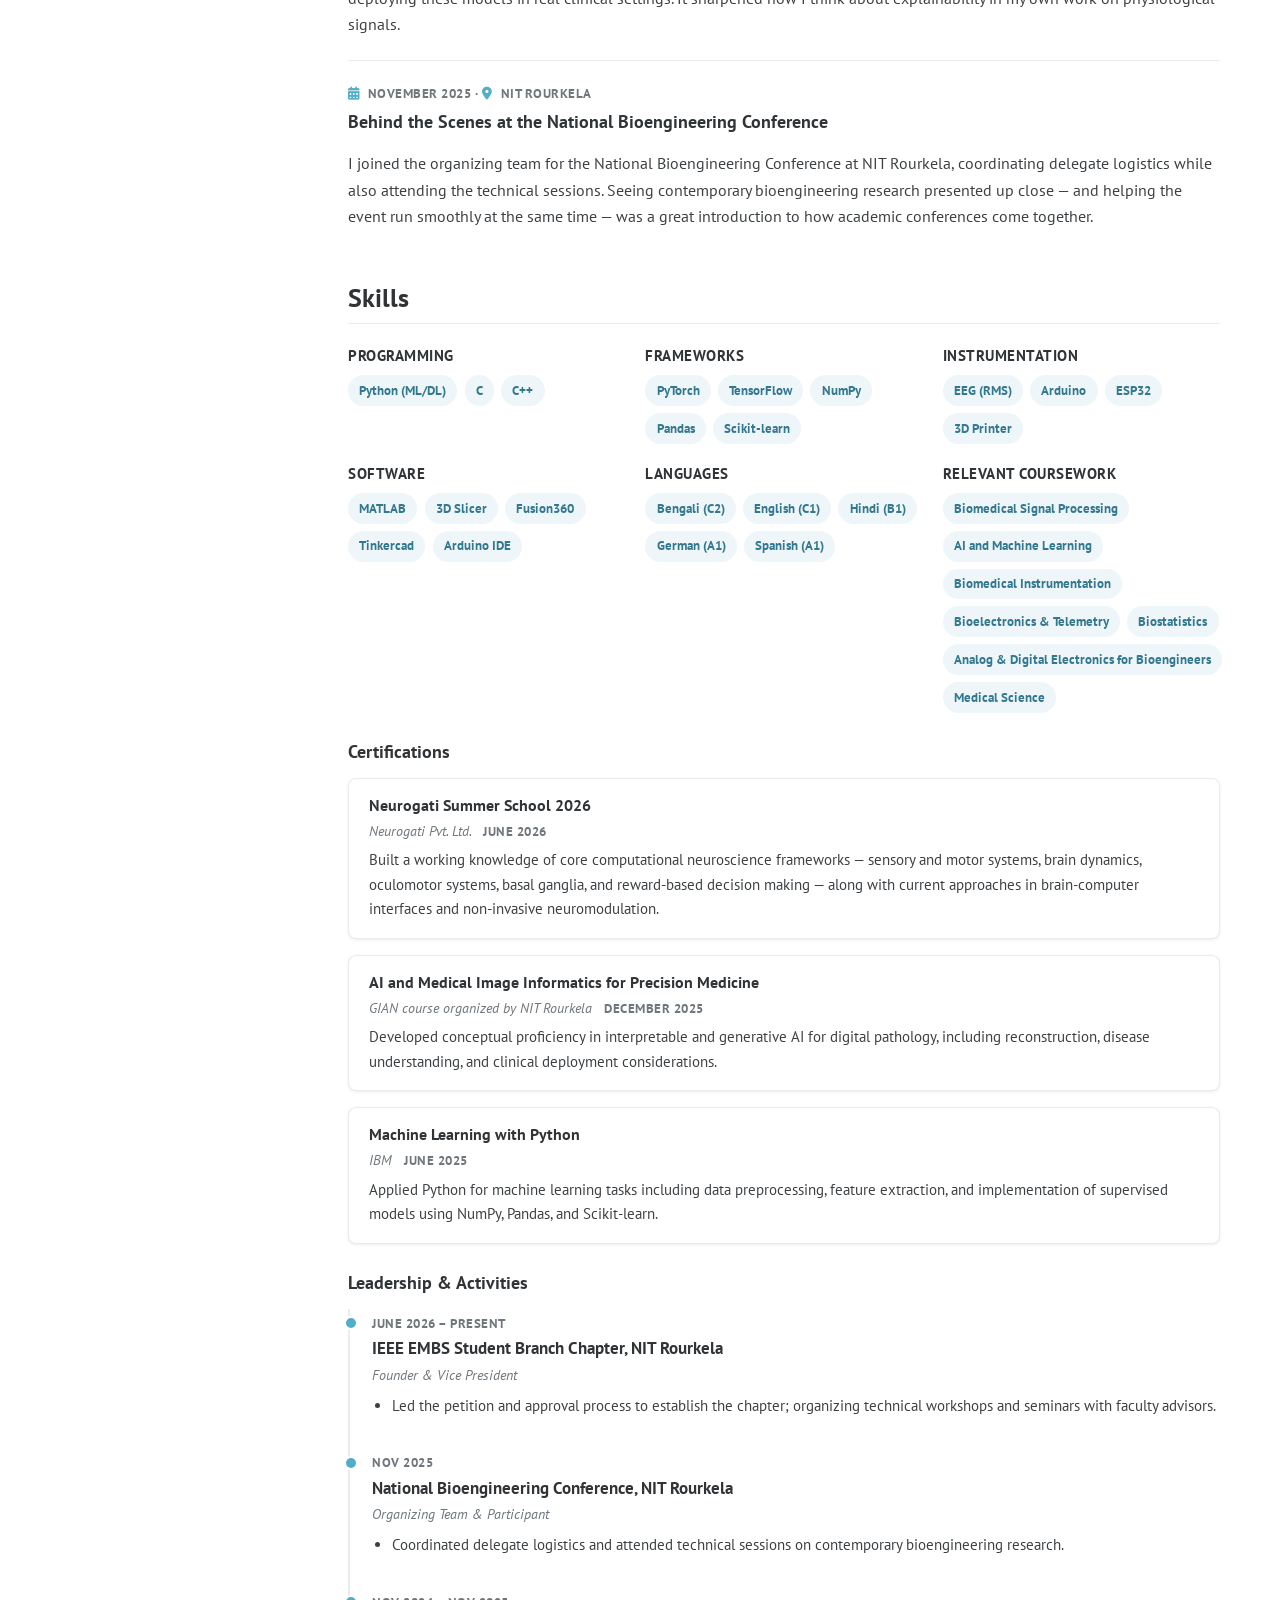
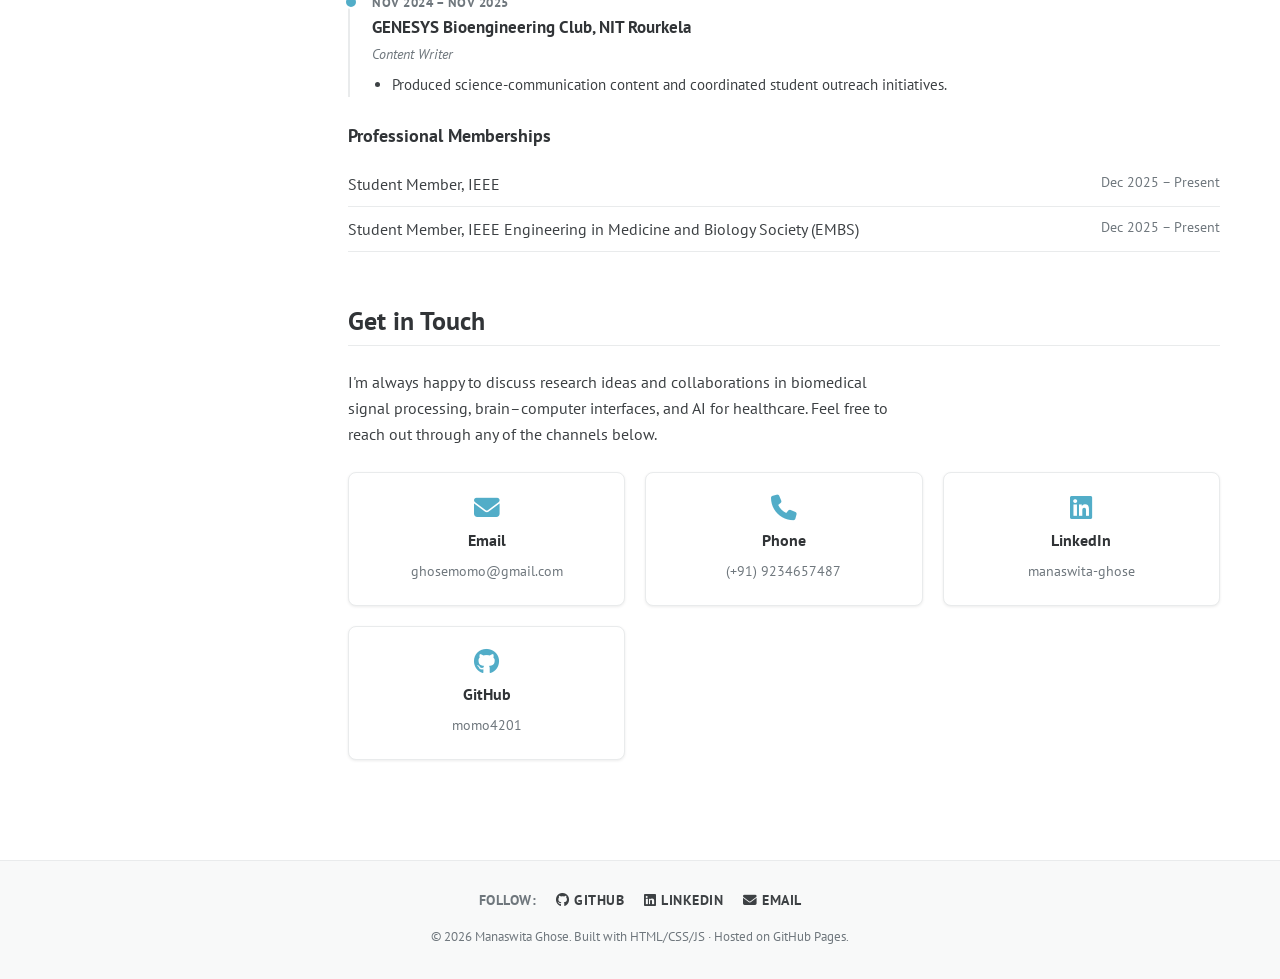
==== commit 841b4f7d: "Add activity section" ====
--- a/index.html
+++ b/index.html
@@ -39,6 +39,7 @@
           <li><a href="#experience">Research</a></li>
           <li><a href="#education">Education</a></li>
           <li><a href="#projects">Projects</a></li>
+          <li><a href="#activities">Activities</a></li>
           <li><a href="#skills">Skills</a></li>
           <li><a href="#contact">Contact</a></li>
         </ul>
@@ -221,9 +222,40 @@
         </div>
       </section>
 
-      <!-- ================= Skills & Activities ================= -->
+      <!-- ================= Activities (blog-style posts) ================= -->
+      <!--
+        To add a new post: copy an <article class="post"> block below and edit it.
+        Newest posts go at the top.
+      -->
+      <section id="activities" class="page-section">
+        <h2 class="section-title">Activities</h2>
+        <p class="section-intro">Notes from seminars, workshops, and conferences I've recently attended.</p>
+        <div class="post-list">
+
+          <article class="post">
+            <p class="post-meta"><i class="fa-solid fa-calendar-days"></i> June 2026 &middot; <i class="fa-solid fa-location-dot"></i> Neurogati Summer School</p>
+            <h3 class="post-title">A Deep Dive into Computational Neuroscience at Neurogati Summer School 2026</h3>
+            <p>This June I attended the Neurogati Summer School, an intensive program covering core computational neuroscience frameworks across sensory and motor systems, brain dynamics, oculomotor systems, the basal ganglia, and reward-based decision making. The sessions on brain–computer interfaces and non-invasive neuromodulation connected directly to my own EEG research, and I came away with a much clearer picture of how current BCI approaches are grounded in the underlying neural circuitry.</p>
+          </article>
+
+          <article class="post">
+            <p class="post-meta"><i class="fa-solid fa-calendar-days"></i> December 2025 &middot; <i class="fa-solid fa-location-dot"></i> NIT Rourkela</p>
+            <h3 class="post-title">AI and Medical Image Informatics for Precision Medicine — a GIAN Course</h3>
+            <p>I took part in a GIAN course at NIT Rourkela on interpretable and generative AI for digital pathology. Over the course we worked through image reconstruction, disease understanding, and — what I found most valuable — the practical considerations of deploying these models in real clinical settings. It sharpened how I think about explainability in my own work on physiological signals.</p>
+          </article>
+
+          <article class="post">
+            <p class="post-meta"><i class="fa-solid fa-calendar-days"></i> November 2025 &middot; <i class="fa-solid fa-location-dot"></i> NIT Rourkela</p>
+            <h3 class="post-title">Behind the Scenes at the National Bioengineering Conference</h3>
+            <p>I joined the organizing team for the National Bioengineering Conference at NIT Rourkela, coordinating delegate logistics while also attending the technical sessions. Seeing contemporary bioengineering research presented up close — and helping the event run smoothly at the same time — was a great introduction to how academic conferences come together.</p>
+          </article>
+
+        </div>
+      </section>
+
+      <!-- ================= Skills ================= -->
       <section id="skills" class="page-section">
-        <h2 class="section-title">Skills &amp; Activities</h2>
+        <h2 class="section-title">Skills</h2>
         <div class="skills-grid">
           <div class="skill-group">
             <h3>Programming</h3>
--- a/styles.css
+++ b/styles.css
@@ -520,6 +520,58 @@
 }
 
 /* --------------------------------------------------------------------------
+   Activities (blog-style posts)
+   -------------------------------------------------------------------------- */
+
+.section-intro {
+  color: var(--text-light);
+  margin-top: -0.5rem;
+  margin-bottom: 1.5rem;
+}
+
+.post-list {
+  display: flex;
+  flex-direction: column;
+}
+
+.post {
+  padding: 1.4rem 0;
+  border-bottom: 1px solid var(--border);
+}
+
+.post:first-child {
+  padding-top: 0;
+}
+
+.post:last-child {
+  border-bottom: none;
+  padding-bottom: 0;
+}
+
+.post-meta {
+  font-size: 0.82rem;
+  font-weight: 700;
+  text-transform: uppercase;
+  letter-spacing: 0.5px;
+  color: var(--text-light);
+  margin: 0 0 0.35rem;
+}
+
+.post-meta i {
+  color: var(--accent);
+  margin-right: 0.3rem;
+}
+
+.post-title {
+  font-size: 1.15rem;
+  margin: 0 0 0.5rem;
+}
+
+.post p:last-child {
+  margin-bottom: 0;
+}
+
+/* --------------------------------------------------------------------------
    Skills, certifications, memberships
    -------------------------------------------------------------------------- */
 
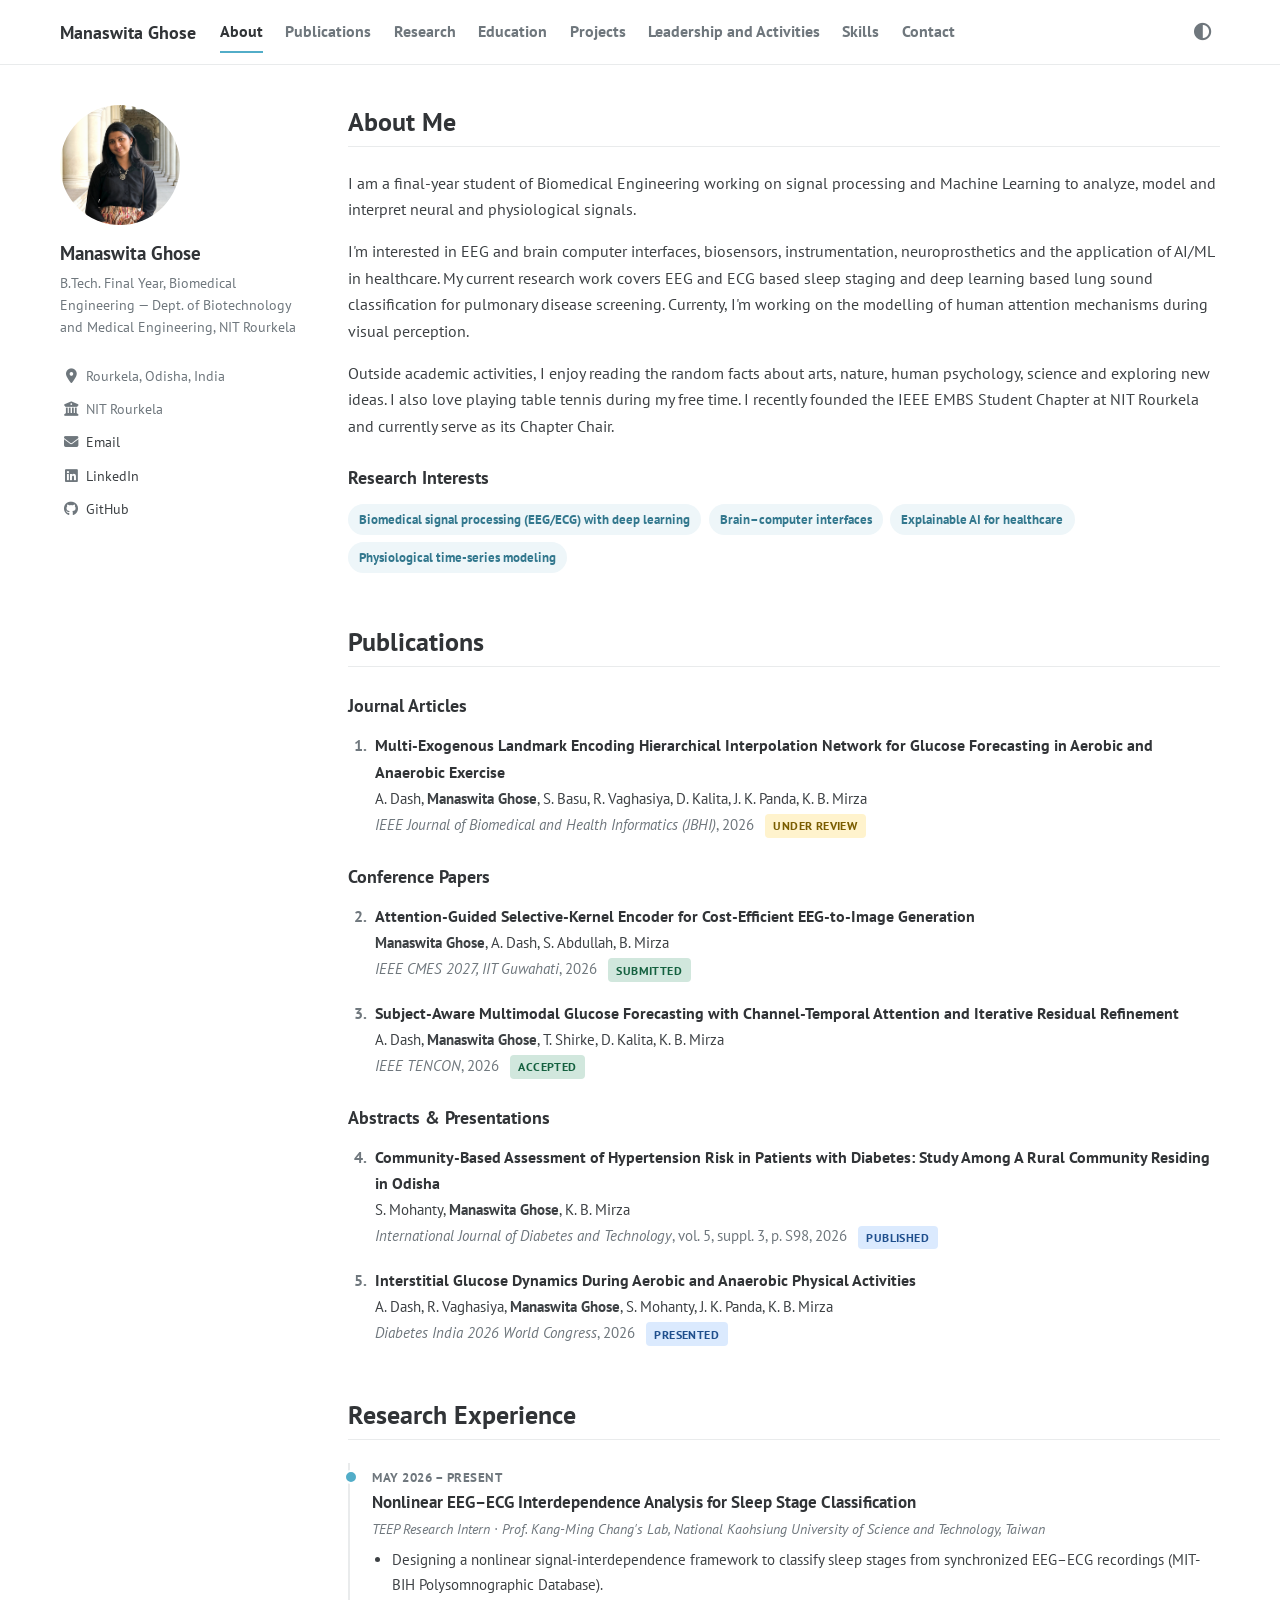
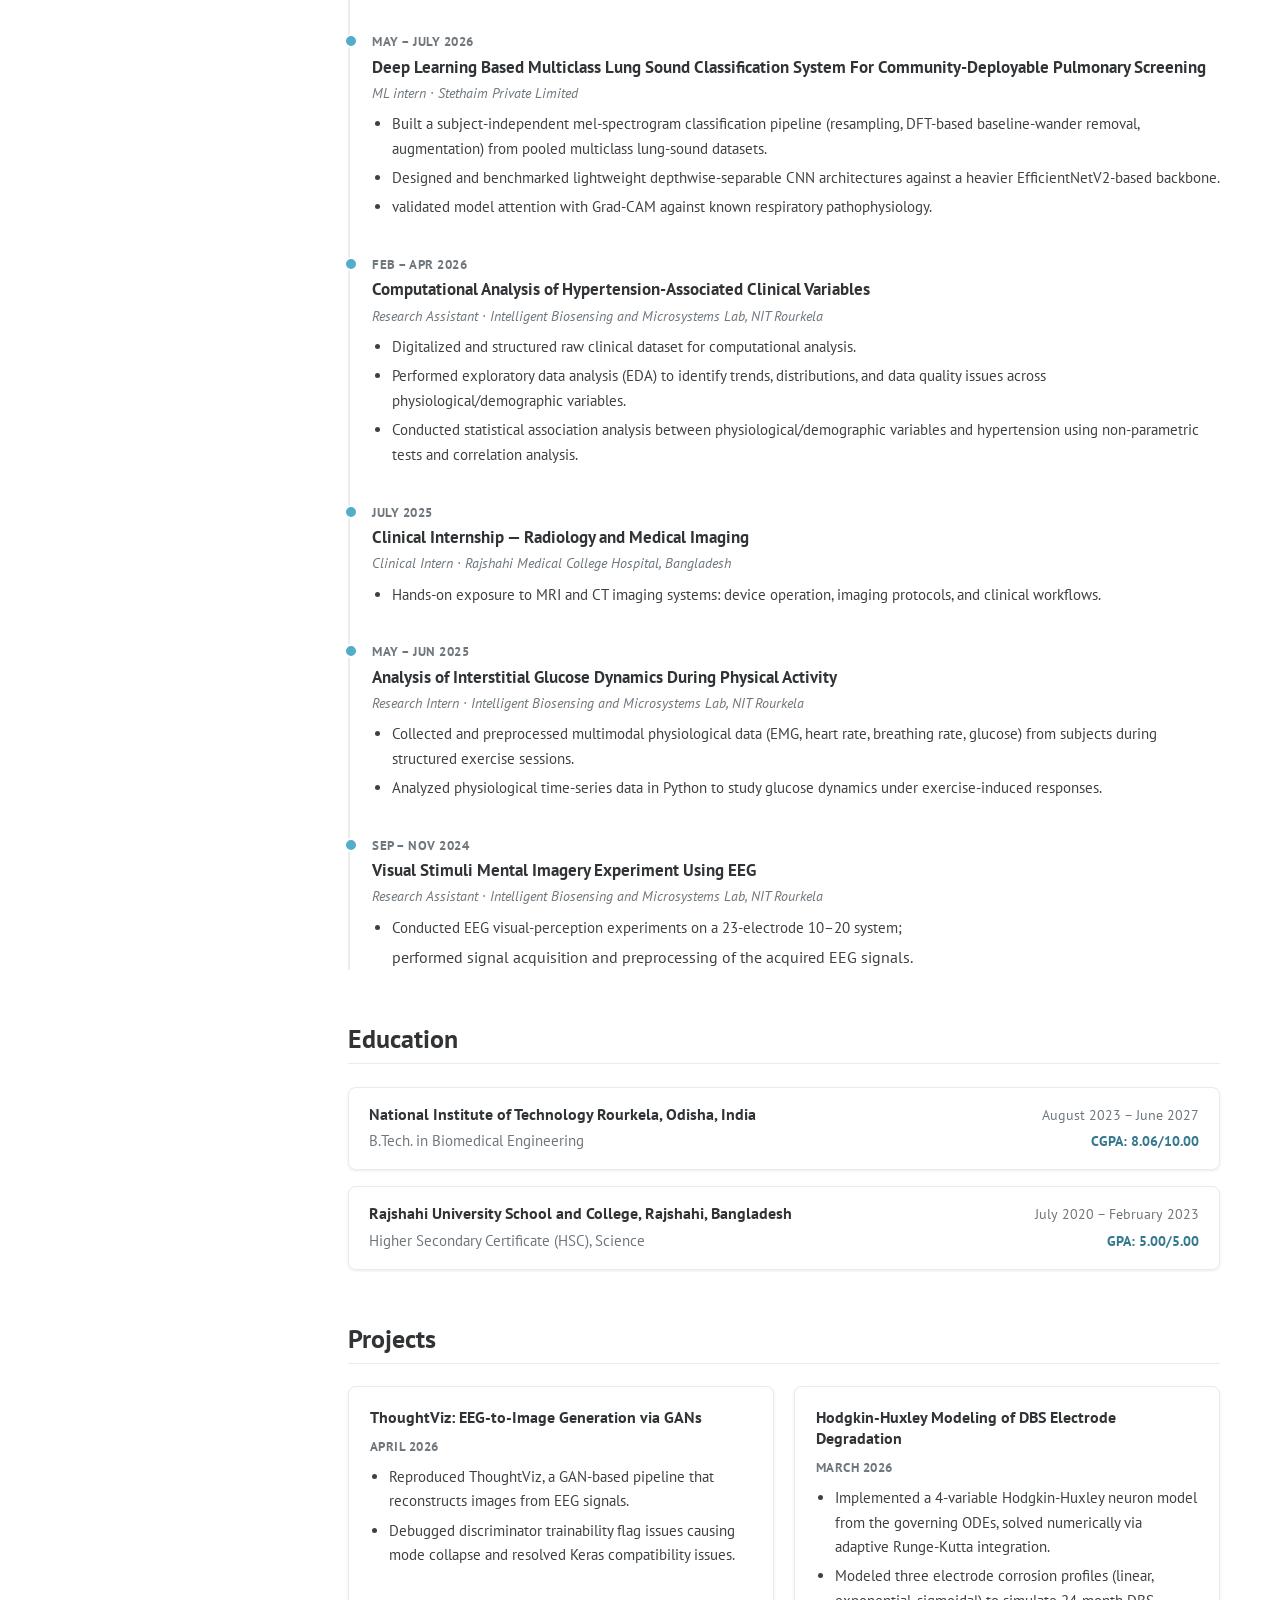
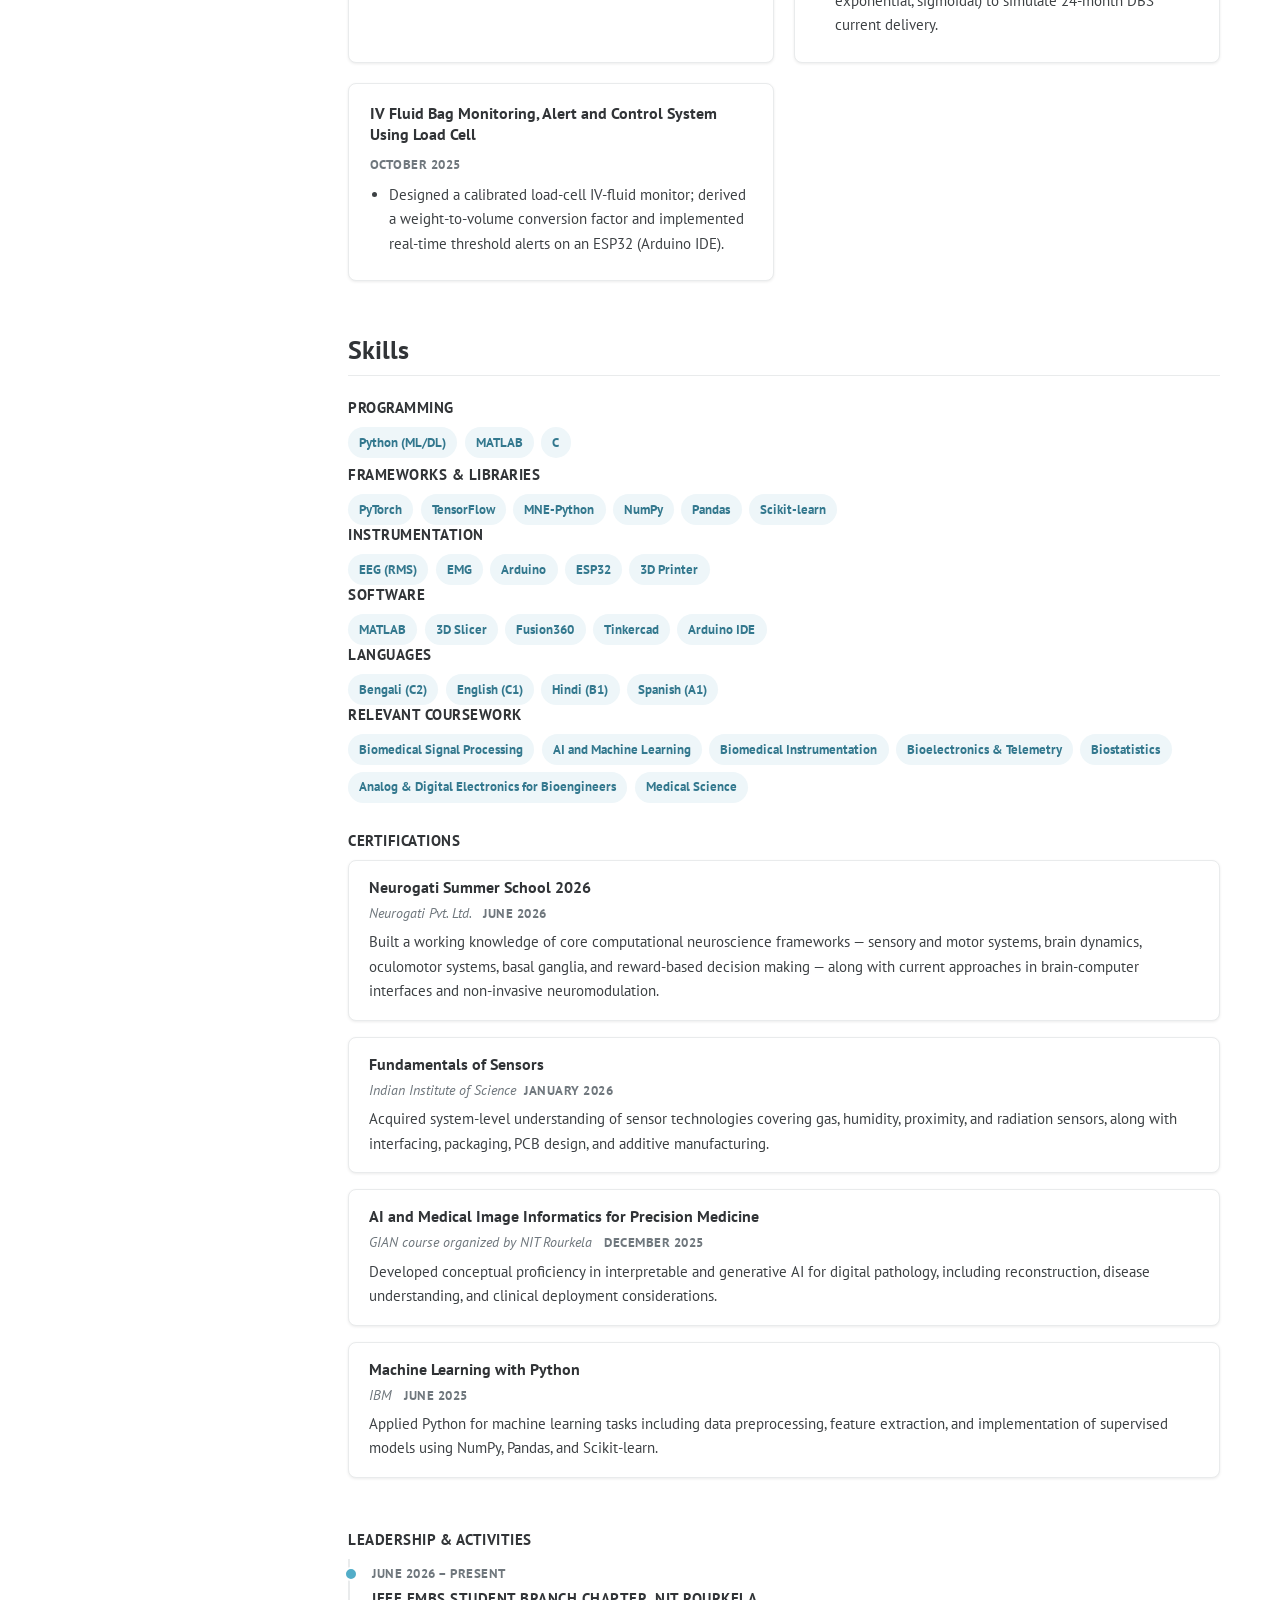
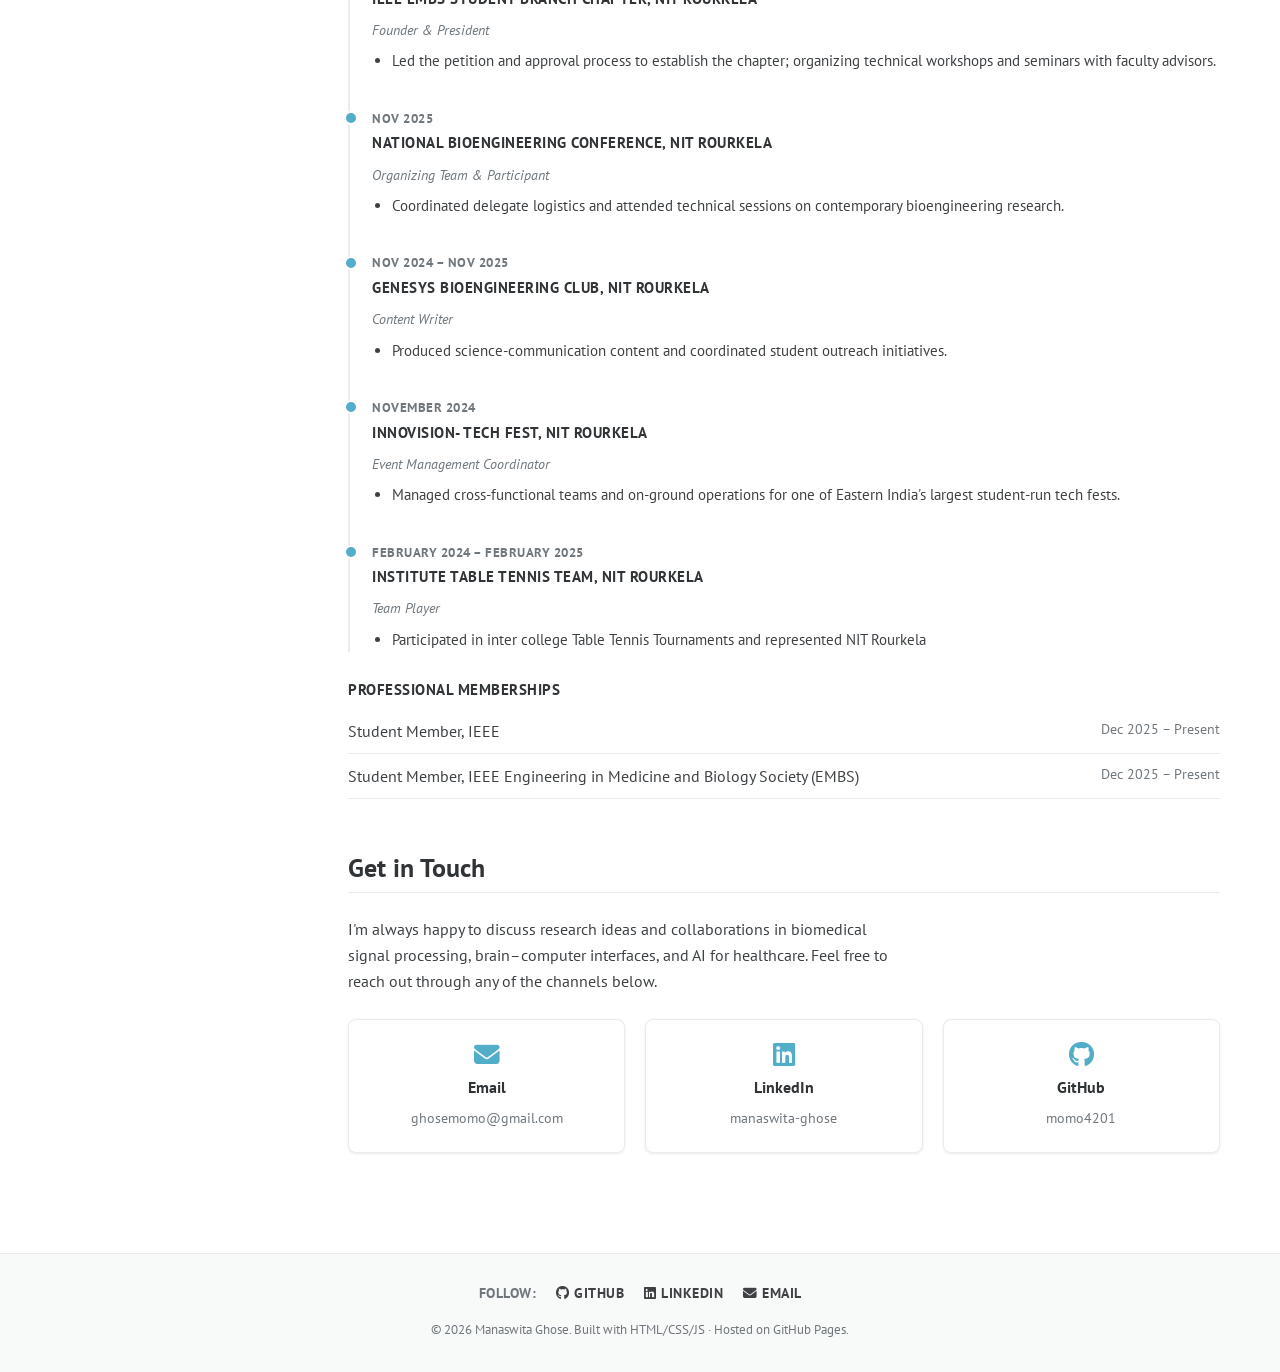
==== commit 3f09b64a: "Update profile" ====
--- a/index.html
+++ b/index.html
@@ -39,7 +39,9 @@
           <li><a href="#experience">Research</a></li>
           <li><a href="#education">Education</a></li>
           <li><a href="#projects">Projects</a></li>
-          <li><a href="#activities">Activities</a></li>
+          <li><a href="#activities">Leadership and Activities</a></li>
+          <!-- <li><a href="#blog">Blog</a></li> -->
+          <!-- <li><a href="#events">Events</a></li> -->
           <li><a href="#skills">Skills</a></li>
           <li><a href="#contact">Contact</a></li>
         </ul>
@@ -55,7 +57,9 @@
 
     <!-- ================= Author Sidebar ================= -->
     <aside class="sidebar">
-      <div class="author-avatar" aria-hidden="true">MG</div>
+      <div class="author-avatar">
+        <img src="images/manaswita.png" alt="Portrait of Manaswita Ghose">
+      </div>
       <h2 class="author-name">Manaswita Ghose</h2>
       <p class="author-bio">B.Tech. Final Year, Biomedical Engineering — Dept. of Biotechnology and Medical Engineering, NIT Rourkela</p>
       <ul class="author-urls">
@@ -72,8 +76,9 @@
       <!-- ================= About ================= -->
       <section id="about" class="page-section">
         <h2 class="section-title">About Me</h2>
-        <p>I am a final-year B.Tech. student in Biomedical Engineering at the Department of Biotechnology and Medical Engineering, NIT Rourkela. I am currently a TEEP Research Intern at Prof. Kang-Ming Chang's Lab, National Kaohsiung University of Science and Technology, Taiwan, where I work on nonlinear EEG–ECG interdependence analysis for sleep staging.</p>
-        <p>Previously, at the Intelligent Biosensing and Microsystems Lab, NIT Rourkela, I worked on EEG visual-perception experiments, interstitial glucose dynamics during physical activity, and computational analysis of hypertension-associated clinical variables. My research has led to publications under review and accepted at IEEE venues, and I am the founder and vice president of the IEEE EMBS Student Branch Chapter at NIT Rourkela.</p>
+        <p>I am a final-year student of Biomedical Engineering working on signal processing and Machine Learning to analyze, model and interpret neural and physiological signals.</p>
+        <p>I'm interested in EEG and brain computer interfaces, biosensors, instrumentation, neuroprosthetics and the application of AI/ML in healthcare. My current research work covers EEG and ECG based sleep staging and deep learning based lung sound classification for pulmonary disease screening. Currenty, I'm working on the modelling of human attention mechanisms during visual perception. </p>
+        <p>Outside academic activities, I enjoy reading the random facts about arts, nature, human psychology, science and exploring new ideas. I also love playing table tennis during my free time. I recently founded the IEEE EMBS Student Chapter at NIT Rourkela and currently serve as its Chapter Chair.  </p>
         <h3 class="subsection-title">Research Interests</h3>
         <div class="tags">
           <span class="tag">Biomedical signal processing (EEG/ECG) with deep learning</span>
@@ -84,6 +89,7 @@
       </section>
 
       <!-- ================= Publications ================= -->
+
       <section id="publications" class="page-section">
         <h2 class="section-title">Publications</h2>
 
@@ -97,10 +103,16 @@
             </li>
           </ol>
         </div>
-
+        
         <div class="pub-group">
           <h3 class="subsection-title">Conference Papers</h3>
           <ol class="pub-list" start="2">
+            <li class="pub">
+              <p class="pub-title">Attention-Guided Selective-Kernel Encoder for Cost-Efficient EEG-to-Image Generation</p>
+              <p class="pub-authors"><strong>Manaswita Ghose</strong>, A. Dash, S. Abdullah, B. Mirza</p>
+              <p class="pub-venue"><em>IEEE CMES 2027, IIT Guwahati</em>, 2026 <span class="badge badge--accepted">Submitted</span></p>
+            </li>
+
             <li class="pub">
               <p class="pub-title">Subject-Aware Multimodal Glucose Forecasting with Channel-Temporal Attention and Iterative Residual Refinement</p>
               <p class="pub-authors">A. Dash, <strong>Manaswita Ghose</strong>, T. Shirke, D. Kalita, K. B. Mirza</p>
@@ -110,10 +122,10 @@
         </div>
 
         <div class="pub-group">
-          <h3 class="subsection-title">Conference Abstracts &amp; Presentations</h3>
-          <ol class="pub-list" start="3">
+          <h3 class="subsection-title">Abstracts &amp; Presentations</h3>
+          <ol class="pub-list" start="4">
             <li class="pub">
-              <p class="pub-title">Community-Based Assessment of Hypertension Risk in Patients with Diabetes: A Rural Community in Odisha</p>
+              <p class="pub-title">Community-Based Assessment of Hypertension Risk in Patients with Diabetes: Study Among A Rural Community Residing in Odisha</p>
               <p class="pub-authors">S. Mohanty, <strong>Manaswita Ghose</strong>, K. B. Mirza</p>
               <p class="pub-venue"><em>International Journal of Diabetes and Technology</em>, vol. 5, suppl. 3, p. S98, 2026 <span class="badge badge--published">Published</span></p>
             </li>
@@ -132,18 +144,32 @@
         <div class="timeline">
           <div class="timeline-item">
             <span class="timeline-date">May 2026 – Present</span>
-            <h3 class="timeline-title">Nonlinear EEG–ECG Interdependence Analysis for Sleep Staging</h3>
+            <h3 class="timeline-title">Nonlinear EEG–ECG Interdependence Analysis for Sleep Stage Classification</h3>
             <p class="timeline-meta">TEEP Research Intern · Prof. Kang-Ming Chang's Lab, National Kaohsiung University of Science and Technology, Taiwan</p>
             <ul>
               <li>Designing a nonlinear signal-interdependence framework to classify sleep stages from synchronized EEG–ECG recordings (MIT-BIH Polysomnographic Database).</li>
             </ul>
+
+          </div>
+          <div class="timeline-item">
+            <span class="timeline-date">May – July 2026</span>
+            <h3 class="timeline-title">Deep Learning Based Multiclass Lung Sound Classification System For Community-Deployable Pulmonary Screening</h3>
+            <p class="timeline-meta">ML intern · Stethaim Private Limited</p>
+            <ul>
+              <li>Built a subject-independent mel-spectrogram classification pipeline (resampling, DFT-based baseline-wander removal, augmentation) from pooled multiclass lung-sound datasets.</li>
+              <li>Designed and benchmarked lightweight depthwise-separable CNN architectures against a heavier EfficientNetV2-based backbone.</li>
+              <li>validated model attention with Grad-CAM against known respiratory pathophysiology.</li>
+            </ul>
+
           </div>
           <div class="timeline-item">
             <span class="timeline-date">Feb – Apr 2026</span>
             <h3 class="timeline-title">Computational Analysis of Hypertension-Associated Clinical Variables</h3>
             <p class="timeline-meta">Research Assistant · Intelligent Biosensing and Microsystems Lab, NIT Rourkela</p>
             <ul>
-              <li>Performed statistical association analysis between physiological/demographic variables and hypertension using non-parametric tests and correlation analysis.</li>
+              <li>Digitalized and structured raw clinical dataset for computational analysis.</li>
+              <li>Performed exploratory data analysis (EDA) to identify trends, distributions, and data quality issues across physiological/demographic variables.</li>
+              <li>Conducted statistical association analysis between physiological/demographic variables and hypertension using non-parametric tests and correlation analysis.</li>
             </ul>
           </div>
           <div class="timeline-item">
@@ -159,7 +185,9 @@
             <h3 class="timeline-title">Analysis of Interstitial Glucose Dynamics During Physical Activity</h3>
             <p class="timeline-meta">Research Intern · Intelligent Biosensing and Microsystems Lab, NIT Rourkela</p>
             <ul>
-              <li>Analyzed physiological time-series (interstitial glucose, heart rate) in Python to study glucose dynamics under exercise-induced responses.</li>
+              <li>Collected and preprocessed multimodal physiological data (EMG, heart rate, breathing rate, glucose) from subjects during structured exercise sessions.</li>
+              <li>Analyzed physiological time-series data in Python to study glucose dynamics under exercise-induced responses.</li>
+        
             </ul>
           </div>
           <div class="timeline-item">
@@ -167,7 +195,8 @@
             <h3 class="timeline-title">Visual Stimuli Mental Imagery Experiment Using EEG</h3>
             <p class="timeline-meta">Research Assistant · Intelligent Biosensing and Microsystems Lab, NIT Rourkela</p>
             <ul>
-              <li>Conducted EEG visual-perception experiments on a 23-electrode 10–20 system; performed signal acquisition, artifact removal, and preprocessing.</li>
+              <li>Conducted EEG visual-perception experiments on a 23-electrode 10–20 system;</li>
+              </li>performed signal acquisition and preprocessing of the acquired EEG signals.</li>
             </ul>
           </div>
         </div>
@@ -210,8 +239,18 @@
             <ul>
               <li>Reproduced ThoughtViz, a GAN-based pipeline that reconstructs images from EEG signals.</li>
               <li>Debugged discriminator trainability flag issues causing mode collapse and resolved Keras compatibility issues.</li>
-            </ul>
-          </article>
+
+            </ul>
+          </article>
+          <article class="project-card">
+            <h3>Hodgkin-Huxley Modeling of DBS Electrode Degradation</h3>
+            <span class="project-date">March 2026</span>
+            <ul>
+              <li>Implemented a 4-variable Hodgkin-Huxley neuron model from the governing ODEs, solved numerically via adaptive Runge-Kutta integration.</li>
+              <li>Modeled three electrode corrosion profiles (linear, exponential, sigmoidal) to simulate 24-month DBS current delivery.</li>
+            </ul>
+          </article>
+
           <article class="project-card">
             <h3>IV Fluid Bag Monitoring, Alert and Control System Using Load Cell</h3>
             <span class="project-date">October 2025</span>
@@ -222,52 +261,96 @@
         </div>
       </section>
 
-      <!-- ================= Activities (blog-style posts) ================= -->
+      
+      
+      <!-- ================= Blog & Articles ================= -->
       <!--
-        To add a new post: copy an <article class="post"> block below and edit it.
-        Newest posts go at the top.
+        To add an article: copy an <article class="article"> block and edit the
+        cover image, meta, title, and body. Drop cover images in images/ (SVG,
+        JPG, or PNG all work) and point the <img src> at them. Newest first.
       -->
-      <section id="activities" class="page-section">
-        <h2 class="section-title">Activities</h2>
-        <p class="section-intro">Notes from seminars, workshops, and conferences I've recently attended.</p>
-        <div class="post-list">
-
-          <article class="post">
-            <p class="post-meta"><i class="fa-solid fa-calendar-days"></i> June 2026 &middot; <i class="fa-solid fa-location-dot"></i> Neurogati Summer School</p>
-            <h3 class="post-title">A Deep Dive into Computational Neuroscience at Neurogati Summer School 2026</h3>
-            <p>This June I attended the Neurogati Summer School, an intensive program covering core computational neuroscience frameworks across sensory and motor systems, brain dynamics, oculomotor systems, the basal ganglia, and reward-based decision making. The sessions on brain–computer interfaces and non-invasive neuromodulation connected directly to my own EEG research, and I came away with a much clearer picture of how current BCI approaches are grounded in the underlying neural circuitry.</p>
-          </article>
-
-          <article class="post">
-            <p class="post-meta"><i class="fa-solid fa-calendar-days"></i> December 2025 &middot; <i class="fa-solid fa-location-dot"></i> NIT Rourkela</p>
-            <h3 class="post-title">AI and Medical Image Informatics for Precision Medicine — a GIAN Course</h3>
-            <p>I took part in a GIAN course at NIT Rourkela on interpretable and generative AI for digital pathology. Over the course we worked through image reconstruction, disease understanding, and — what I found most valuable — the practical considerations of deploying these models in real clinical settings. It sharpened how I think about explainability in my own work on physiological signals.</p>
-          </article>
-
-          <article class="post">
-            <p class="post-meta"><i class="fa-solid fa-calendar-days"></i> November 2025 &middot; <i class="fa-solid fa-location-dot"></i> NIT Rourkela</p>
-            <h3 class="post-title">Behind the Scenes at the National Bioengineering Conference</h3>
-            <p>I joined the organizing team for the National Bioengineering Conference at NIT Rourkela, coordinating delegate logistics while also attending the technical sessions. Seeing contemporary bioengineering research presented up close — and helping the event run smoothly at the same time — was a great introduction to how academic conferences come together.</p>
-          </article>
-
-        </div>
-      </section>
-
+      <!--
+      <section id="blog" class="page-section">
+        <h2 class="section-title">Blog &amp; Articles</h2>
+        <p class="section-intro">Longer writing on the research I work on — signal processing, brain–computer interfaces, and the things I learn while building them.</p>
+        <div class="blog-list">
+
+          <article class="article">
+            <figure class="article-cover">
+              <img src="images/blog-thoughtviz.jpg" alt="Reproducing ThoughtViz" loading="lazy" onerror="this.closest('.article-cover').classList.add('is-empty'); this.remove();">
+              <span class="cover-hint"><i class="fa-solid fa-image"></i> Add your cover image at <code>images/blog-thoughtviz.jpg</code></span>
+            </figure>
+            <p class="post-meta"><i class="fa-solid fa-calendar-days"></i> April 2026 &middot; <i class="fa-solid fa-tag"></i> EEG · GANs</p>
+            <h3 class="post-title">Reproducing ThoughtViz: what breaks when you turn EEG into images</h3>
+            <div class="article-body">
+              <p>ThoughtViz is a GAN pipeline that reconstructs images from EEG signals. I set out to reproduce it, expecting the hard part to be the model. It wasn't. The hard part was a single trainability flag on the discriminator that, left in the wrong state, quietly collapsed every run into the same output no matter what EEG I fed in.</p>
+
+              <p>Mode collapse is easy to name and annoying to catch. The loss curves looked reasonable. The samples did not — the generator had found one image the discriminator couldn't reject and simply stopped exploring. Tracing it back meant reading the Keras training loop carefully enough to see where the discriminator was staying trainable during the generator's turn. Once the flag was fixed, the variety came back.</p>
+
+              <p>The signal itself is the part people underestimate. EEG is noisy, non-stationary, and low on spatial resolution — a handful of channels standing in for millions of neurons. Below is an illustrative slice of what the encoder actually sees: a few channels of raw-looking trace, the kind of input the GAN has to turn into a picture.</p>
+
+              <figure class="eeg-figure">
+                <svg class="eeg-viz" viewBox="0 0 740 320" role="img" aria-label="Illustrative multi-channel EEG traces">
+                  <g class="eeg-grid">
+                    <line x1="48" y1="10" x2="48" y2="290"></line>
+                    <line x1="220" y1="10" x2="220" y2="290"></line>
+                    <line x1="392" y1="10" x2="392" y2="290"></line>
+                    <line x1="564" y1="10" x2="564" y2="290"></line>
+                    <line x1="728" y1="10" x2="728" y2="290"></line>
+                  </g>
+                  <g transform="translate(48,10)">
+                    <text class="eeg-label" x="-40" y="64">Fp1</text>
+                    <text class="eeg-label" x="-36" y="124">Fz</text>
+                    <text class="eeg-label" x="-36" y="184">Cz</text>
+                    <text class="eeg-label" x="-36" y="244">Pz</text>
+                    <polyline class="eeg-trace" points="0,68.9 8,72.7 16,65.4 24,62.9 32,70.7 40,77.0 48,66.6 56,52.5 64,55.0 72,56.7 80,59.8 88,51.5 96,49.2 104,52.2 112,60.8 120,60.3 128,55.3 136,54.7 144,64.9 152,69.4 160,65.4 168,65.2 176,66.2 184,73.5 192,67.3 200,62.4 208,52.3 216,58.0 224,61.8 232,55.7 240,47.7 248,48.7 256,52.3 264,56.2 272,56.8 280,55.1 288,56.3 296,70.2 304,74.8 312,66.2 320,65.9 328,67.7 336,73.2 344,72.9 352,64.1 360,55.4 368,55.8 376,61.7 384,57.6 392,50.1 400,47.6 408,52.8 416,56.3 424,60.0 432,54.9 440,55.4 448,71.5 456,72.6 464,68.9 472,60.8 480,67.9 488,73.0 496,66.3 504,62.2 512,52.1 520,58.5 528,62.6 536,55.3 544,45.1 552,49.0 560,56.2 568,58.3 576,54.4 584,51.8 592,59.3 600,69.5 608,68.3 616,64.8 624,62.2 632,69.1 640,71.5 648,64.9 656,58.7 664,54.8 672,55.2 680,58.5"></polyline>
+                    <polyline class="eeg-trace" points="0,113.2 8,103.0 16,112.2 24,121.8 32,119.1 40,119.1 48,119.0 56,124.1 64,133.9 72,133.0 80,124.4 88,121.7 96,126.7 104,128.6 112,118.8 120,116.0 128,111.9 136,114.6 144,117.6 152,111.3 160,104.1 168,108.7 176,118.0 184,124.5 192,115.6 200,121.9 208,127.0 216,136.7 224,131.8 232,122.2 240,125.7 248,129.1 256,127.9 264,117.1 272,114.6 280,111.6 288,116.9 296,112.6 304,107.4 312,108.0 320,113.6 328,123.9 336,121.5 344,116.4 352,117.9 360,128.4 368,135.9 376,132.7 384,120.7 392,122.4 400,129.4 408,130.0 416,117.4 424,108.8 432,114.1 440,120.0 448,112.2 456,110.9 464,109.4 472,116.8 480,122.8 488,121.1 496,118.6 504,117.5 512,128.6 520,130.4 528,130.1 536,124.9 544,135.5 552,132.1 560,126.2 568,113.7 576,111.2 584,113.8 592,114.1 600,112.0 608,105.8 616,106.8 624,117.1 632,119.5 640,121.2 648,117.2 656,123.5 664,129.9 672,130.6 680,130.6"></polyline>
+                    <polyline class="eeg-trace" points="0,180.2 8,179.8 16,183.2 24,180.7 32,173.6 40,169.3 48,175.2 56,176.6 64,176.0 72,166.2 80,173.8 88,179.4 96,184.4 104,177.3 112,180.9 120,188.7 128,196.5 136,180.1 144,181.1 152,180.6 160,180.0 168,186.3 176,175.8 184,171.9 192,168.3 200,175.5 208,176.4 216,174.0 224,165.4 232,174.0 240,185.8 248,186.6 256,183.0 264,184.6 272,187.5 280,197.0 288,192.7 296,186.3 304,180.1 312,186.4 320,186.0 328,178.4 336,180.2 344,168.0 352,173.4 360,178.1 368,170.2 376,171.9 384,177.2 392,187.2 400,185.1 408,179.6 416,180.6 424,191.0 432,194.7 440,193.5 448,179.4 456,179.8 464,186.6 472,185.4 480,178.1 488,167.0 496,172.3 504,167.3 512,172.3 520,171.9 528,172.4 536,179.9 544,185.1 552,185.2 560,182.5 568,186.0 576,187.7 584,197.0 592,189.4 600,184.5 608,179.3 616,183.2 624,182.3 632,173.3 640,170.8 648,173.3 656,176.9 664,175.0 672,167.6 680,169.1"></polyline>
+                    <polyline class="eeg-trace" points="0,240.0 8,246.0 16,248.1 24,246.4 32,248.0 40,251.2 48,254.6 56,240.8 64,218.6 72,238.0 80,238.3 88,236.0 96,226.9 104,227.1 112,223.1 120,234.7 128,235.1 136,222.3 144,236.7 152,243.8 160,249.8 168,248.1 176,245.5 184,247.8 192,252.1 200,253.0 208,244.6 216,236.4 224,238.1 232,242.8 240,238.2 248,226.6 256,226.2 264,234.8 272,237.8 280,233.0 288,232.0 296,238.1 304,243.1 312,247.7 320,247.3 328,246.0 336,246.6 344,251.5 352,235.2 360,241.5 368,235.7 376,236.3 384,242.1 392,232.2 400,230.0 408,225.5 416,234.5 424,235.0 432,232.7 440,233.1 448,237.8 456,248.6 464,251.6 472,245.3 480,262.0 488,236.1 496,254.6 504,246.6 512,243.9 520,233.6 528,237.6 536,261.5 544,231.0 552,225.5 560,230.8 568,237.5 576,236.4 584,236.7 592,233.3 600,242.1 608,246.1 616,245.7 624,246.8 632,247.1 640,248.0 648,251.3 656,245.2 664,235.8 672,238.3 680,244.1"></polyline>
+                  </g>
+                  <text class="eeg-axis" x="48" y="308">0 s</text>
+                  <text class="eeg-axis" x="672" y="308">4 s</text>
+                </svg>
+                <figcaption>Illustrative EEG traces (four channels of the 10–20 system). Synthetic data, shown to convey what the encoder reads.</figcaption>
+              </figure>
+
+              <p>My takeaway: with generative models on physiological data, the training bugs bite harder than the architecture choices. A clean reproduction is worth as much as a new idea, because it tells you which failures are yours and which belong to the method.</p>
+            </div>
+          </article>
+
+          <article class="article">
+            <figure class="article-cover">
+              <img src="images/blog-sleep.jpg" alt="Reading sleep in EEG and ECG" loading="lazy" onerror="this.closest('.article-cover').classList.add('is-empty'); this.remove();">
+              <span class="cover-hint"><i class="fa-solid fa-image"></i> Add your cover image at <code>images/blog-sleep.jpg</code></span>
+            </figure>
+            <p class="post-meta"><i class="fa-solid fa-calendar-days"></i> May 2026 &middot; <i class="fa-solid fa-tag"></i> Sleep · EEG–ECG</p>
+            <h3 class="post-title">Reading sleep in two signals at once</h3>
+            <div class="article-body">
+              <p>My TEEP internship in Taiwan is built around one question: how much do the brain and the heart agree during sleep? Most sleep staging leans on EEG alone. I'm looking at whether the nonlinear coupling between EEG and ECG carries staging information that either signal misses on its own, using synchronized recordings from the MIT-BIH Polysomnographic Database.</p>
+
+              <p>The appeal of a coupling measure is that it doesn't care about absolute amplitude, which drifts between subjects and even across a single night. It asks a narrower question — when one signal moves, how predictably does the other follow — and that relationship seems to shift as sleep deepens. Whether it shifts cleanly enough to stage on is exactly what I'm testing.</p>
+
+              <p>This one is still in progress, so no tidy results yet. I'll write up what the interdependence actually looks like across stages once the analysis holds together.</p>
+            </div>
+          </article>
+        -->
+       
+      
       <!-- ================= Skills ================= -->
       <section id="skills" class="page-section">
         <h2 class="section-title">Skills</h2>
         <div class="skills-grid">
           <div class="skill-group">
             <h3>Programming</h3>
-            <div class="tags"><span class="tag">Python (ML/DL)</span><span class="tag">C</span><span class="tag">C++</span></div>
+            <div class="tags"><span class="tag">Python (ML/DL)</span><span class="tag">MATLAB</span><span class="tag">C</span><span 
           </div>
           <div class="skill-group">
-            <h3>Frameworks</h3>
-            <div class="tags"><span class="tag">PyTorch</span><span class="tag">TensorFlow</span><span class="tag">NumPy</span><span class="tag">Pandas</span><span class="tag">Scikit-learn</span></div>
+            <h3>Frameworks & Libraries</h3>
+            <div class="tags"><span class="tag">PyTorch</span><span class="tag">TensorFlow</span><span class="tag">MNE-Python</span><span class="tag">NumPy</span><span class="tag">Pandas</span><span class="tag">Scikit-learn</span></div>
           </div>
           <div class="skill-group">
             <h3>Instrumentation</h3>
-            <div class="tags"><span class="tag">EEG (RMS)</span><span class="tag">Arduino</span><span class="tag">ESP32</span><span class="tag">3D Printer</span></div>
+            <div class="tags"><span class="tag">EEG (RMS)</span><span class="tag">EMG</span><span class="tag">Arduino</span><span class="tag">ESP32</span><span class="tag">3D Printer</span></div>
           </div>
           <div class="skill-group">
             <h3>Software</h3>
@@ -275,7 +358,7 @@
           </div>
           <div class="skill-group">
             <h3>Languages</h3>
-            <div class="tags"><span class="tag">Bengali (C2)</span><span class="tag">English (C1)</span><span class="tag">Hindi (B1)</span><span class="tag">German (A1)</span><span class="tag">Spanish (A1)</span></div>
+            <div class="tags"><span class="tag">Bengali (C2)</span><span class="tag">English (C1)</span><span class="tag">Hindi (B1)</span><span class="tag">Spanish (A1)</span></div>
           </div>
           <div class="skill-group">
             <h3>Relevant Coursework</h3>
@@ -291,6 +374,12 @@
             <p class="cert-desc">Built a working knowledge of core computational neuroscience frameworks — sensory and motor systems, brain dynamics, oculomotor systems, basal ganglia, and reward-based decision making — along with current approaches in brain-computer interfaces and non-invasive neuromodulation.</p>
           </div>
           <div class="cert-item">
+            <h4 class="cert-name">Fundamentals of Sensors</h4>
+            <p class="cert-org">Indian Institute of Science<span class="cert-date">January 2026</span></p>
+            <p class="cert-desc">Acquired system-level understanding of sensor technologies covering gas, humidity, proximity, and radiation sensors, along with interfacing, packaging, PCB design, and additive manufacturing.</p>
+          </div>
+
+          <div class="cert-item">
             <h4 class="cert-name">AI and Medical Image Informatics for Precision Medicine</h4>
             <p class="cert-org">GIAN course organized by NIT Rourkela <span class="cert-date">December 2025</span></p>
             <p class="cert-desc">Developed conceptual proficiency in interpretable and generative AI for digital pathology, including reconstruction, disease understanding, and clinical deployment considerations.</p>
@@ -302,12 +391,13 @@
           </div>
         </div>
 
+        <section id="activities" class="page-section"></section>
         <h3 class="subsection-title">Leadership &amp; Activities</h3>
         <div class="timeline">
           <div class="timeline-item">
             <span class="timeline-date">June 2026 – Present</span>
             <h3 class="timeline-title">IEEE EMBS Student Branch Chapter, NIT Rourkela</h3>
-            <p class="timeline-meta">Founder &amp; Vice President</p>
+            <p class="timeline-meta">Founder &amp; President</p>
             <ul>
               <li>Led the petition and approval process to establish the chapter; organizing technical workshops and seminars with faculty advisors.</li>
             </ul>
@@ -328,6 +418,24 @@
               <li>Produced science-communication content and coordinated student outreach initiatives.</li>
             </ul>
           </div>
+          <div class="timeline-item">
+            <span class="timeline-date">November 2024</span>
+            <h3 class="timeline-title">INNOVISION- Tech Fest, NIT Rourkela</h3>
+            <p class="timeline-meta">Event Management Coordinator</p>
+            <ul>
+              <li>Managed cross-functional teams and on-ground operations for one of Eastern India's largest student-run tech fests.</li>
+            </ul>
+          </div>
+          <div class="timeline-item">
+            <span class="timeline-date">February 2024 – February 2025</span>
+            <h3 class="timeline-title">Institute Table Tennis Team, NIT Rourkela</h3>
+            <p class="timeline-meta">Team Player</p>
+            <ul>
+              <li>Participated in inter college Table Tennis Tournaments and represented NIT Rourkela</li>
+            </ul>
+          </div>
+
+          
         </div>
 
         <h3 class="subsection-title">Professional Memberships</h3>
@@ -335,8 +443,52 @@
           <li>Student Member, IEEE <span class="membership-date">Dec 2025 – Present</span></li>
           <li>Student Member, IEEE Engineering in Medicine and Biology Society (EMBS) <span class="membership-date">Dec 2025 – Present</span></li>
         </ul>
-      </section>
-
+
+      </section>
+      <!-- ================= Activities (blog-style posts) ================= -->
+      <!--
+        To add a new post: copy an <article class="post"> block below and edit it.
+        Newest posts go at the top.
+      
+      
+      <section id="events" class="page-section">
+        <h2 class="section-title">Events</h2>-->
+        <!-- <p class="section-intro">Notes from seminars, workshops, and conferences I've recently attended.</p> 
+        <div class="post-list">
+          
+          <article class="post">
+            <figure class="post-figure">
+              <img src="images/activity-neurogati.svg" alt="Neurogati Summer School 2026" loading="lazy" onerror="this.closest('.post-figure').style.display='none'">
+              <figcaption>Neurogati Summer School 2026 — replace this banner with your own photo.</figcaption>
+            </figure>
+            <p class="post-meta"><i class="fa-solid fa-calendar-days"></i> September 2026 &middot; <i class="fa-solid fa-location-dot"></i> Department of Biotechnology and medical engineering,NIT Rourkela</p>
+            <h3 class="post-title">BioInnovation Hackathon 2026</h3>
+            <p>We, a team of four students, participated in this hackathon where we presented our idea on developing a novel approach for a wearable UV-Vis spectrometer.</p>
+          </article>
+        
+          <article class="post">
+            <figure class="post-figure">
+              <img src="images/activity-gian.svg" alt="GIAN course on AI and Medical Image Informatics" loading="lazy" onerror="this.closest('.post-figure').style.display='none'">
+              <figcaption>GIAN course at NIT Rourkela — replace this banner with your own photo.</figcaption>
+            </figure>
+            <p class="post-meta"><i class="fa-solid fa-calendar-days"></i> December 2025 &middot; <i class="fa-solid fa-location-dot"></i> NIT Rourkela</p>
+            <h3 class="post-title">A GIAN course on AI for digital pathology</h3>
+            <p>I took a GIAN course at NIT Rourkela on interpretable and generative AI for digital pathology. We covered image reconstruction and disease understanding, but the part I keep coming back to was the deployment side — what it actually takes to put one of these models in front of a clinician. That framing changed how I think about explainability in my own signal work: a model that can't justify itself doesn't make it to the clinic.</p>
+          </article>
+
+          <article class="post">
+            <figure class="post-figure">
+              <img src="images/activity-conference.svg" alt="National Bioengineering Conference at NIT Rourkela" loading="lazy" onerror="this.closest('.post-figure').style.display='none'">
+              <figcaption>National Bioengineering Conference — replace this banner with your own photo.</figcaption>
+            </figure>
+            <p class="post-meta"><i class="fa-solid fa-calendar-days"></i> November 2025 &middot; <i class="fa-solid fa-location-dot"></i> NIT Rourkela</p>
+            <h3 class="post-title">Behind the scenes at the National Bioengineering Conference</h3>
+            <p>I was on the organizing team for the National Bioengineering Conference at NIT Rourkela, handling delegate logistics and sitting in on the technical sessions when I could. Running an event and attending it at the same time is a strange split, but it taught me how much quiet coordination goes into a conference before anyone walks into the room.</p>
+          </article>
+          
+        </div>
+      </section>
+    -->
       <!-- ================= Contact ================= -->
       <section id="contact" class="page-section">
         <h2 class="section-title">Get in Touch</h2>
@@ -347,11 +499,7 @@
             <span class="contact-label">Email</span>
             <span class="contact-value">ghosemomo@gmail.com</span>
           </a>
-          <a class="contact-card" href="tel:+919234657487">
-            <i class="fa-solid fa-phone contact-icon"></i>
-            <span class="contact-label">Phone</span>
-            <span class="contact-value">(+91) 9234657487</span>
-          </a>
+          
           <a class="contact-card" href="https://www.linkedin.com/in/manaswita-ghose" target="_blank" rel="noopener">
             <i class="fa-brands fa-linkedin contact-icon"></i>
             <span class="contact-label">LinkedIn</span>
--- a/styles.css
+++ b/styles.css
@@ -206,15 +206,16 @@
   width: 120px;
   height: 120px;
   border-radius: 50%;
+  overflow: hidden;
   background: linear-gradient(135deg, var(--accent), var(--accent-dark));
-  color: #ffffff;
-  display: flex;
-  align-items: center;
-  justify-content: center;
-  font-size: 2.4rem;
-  font-weight: 700;
-  letter-spacing: 1px;
   margin-bottom: 1rem;
+}
+
+.author-avatar img {
+  width: 100%;
+  height: 100%;
+  display: block;
+  object-fit: cover;
 }
 
 .author-name {
@@ -569,6 +570,161 @@
 
 .post p:last-child {
   margin-bottom: 0;
+}
+
+/* Figures / images inside posts and articles */
+
+.post-figure,
+.article-cover {
+  margin: 0 0 1rem;
+}
+
+.post-figure img,
+.article-cover img {
+  width: 100%;
+  height: auto;
+  display: block;
+  border-radius: 8px;
+  border: 1px solid var(--border);
+}
+
+.post-figure figcaption {
+  font-size: 0.8rem;
+  color: var(--text-light);
+  margin-top: 0.4rem;
+  font-style: italic;
+}
+
+/* --------------------------------------------------------------------------
+   Blog & Articles
+   -------------------------------------------------------------------------- */
+
+.blog-list {
+  display: flex;
+  flex-direction: column;
+  gap: 2.5rem;
+}
+
+.article {
+  border: 1px solid var(--border);
+  border-radius: 10px;
+  overflow: hidden;
+  background: var(--card-bg);
+  box-shadow: var(--card-shadow);
+}
+
+.article-cover {
+  margin: 0;
+}
+
+.article-cover img {
+  border: none;
+  border-radius: 0;
+  border-bottom: 1px solid var(--border);
+}
+
+/* Empty cover: a labeled drop-zone shown until a real photo is added */
+
+.cover-hint {
+  display: none;
+}
+
+.article-cover.is-empty {
+  display: flex;
+  align-items: center;
+  justify-content: center;
+  aspect-ratio: 2 / 1;
+  background: var(--bg-alt);
+  border-bottom: 1px dashed var(--border);
+}
+
+.article-cover.is-empty .cover-hint {
+  display: flex;
+  flex-direction: column;
+  align-items: center;
+  gap: 0.5rem;
+  padding: 1.25rem;
+  text-align: center;
+  color: var(--text-light);
+  font-size: 0.9rem;
+}
+
+.cover-hint i {
+  font-size: 1.9rem;
+  color: var(--accent);
+}
+
+.cover-hint code {
+  background: var(--tag-bg);
+  color: var(--tag-text);
+  padding: 0.15rem 0.45rem;
+  border-radius: 4px;
+  font-size: 0.82rem;
+}
+
+.article .post-meta {
+  margin: 1.2rem 1.4rem 0.4rem;
+}
+
+.article .post-title {
+  margin: 0 1.4rem 0.75rem;
+  font-size: 1.3rem;
+}
+
+.article-body {
+  padding: 0 1.4rem 1.4rem;
+}
+
+.article-body p {
+  margin: 0 0 1rem;
+}
+
+.article-body p:last-child {
+  margin-bottom: 0;
+}
+
+/* Inline EEG visualization (theme-aware) */
+
+.eeg-figure {
+  margin: 1.5rem 0;
+}
+
+.eeg-viz {
+  width: 100%;
+  height: auto;
+  background: var(--bg-alt);
+  border: 1px solid var(--border);
+  border-radius: 8px;
+}
+
+.eeg-grid line {
+  stroke: var(--border);
+  stroke-width: 1;
+}
+
+.eeg-trace {
+  fill: none;
+  stroke: var(--accent);
+  stroke-width: 1.6;
+  stroke-linejoin: round;
+  stroke-linecap: round;
+}
+
+.eeg-label {
+  fill: var(--text-light);
+  font: 600 12px "PT Sans", sans-serif;
+}
+
+.eeg-axis {
+  fill: var(--text-light);
+  font: 11px "PT Sans", sans-serif;
+}
+
+.eeg-figure figcaption {
+  font-size: 0.8rem;
+  color: var(--text-light);
+  margin-top: 0.5rem;
+  font-style: italic;
 }
 
 /* --------------------------------------------------------------------------
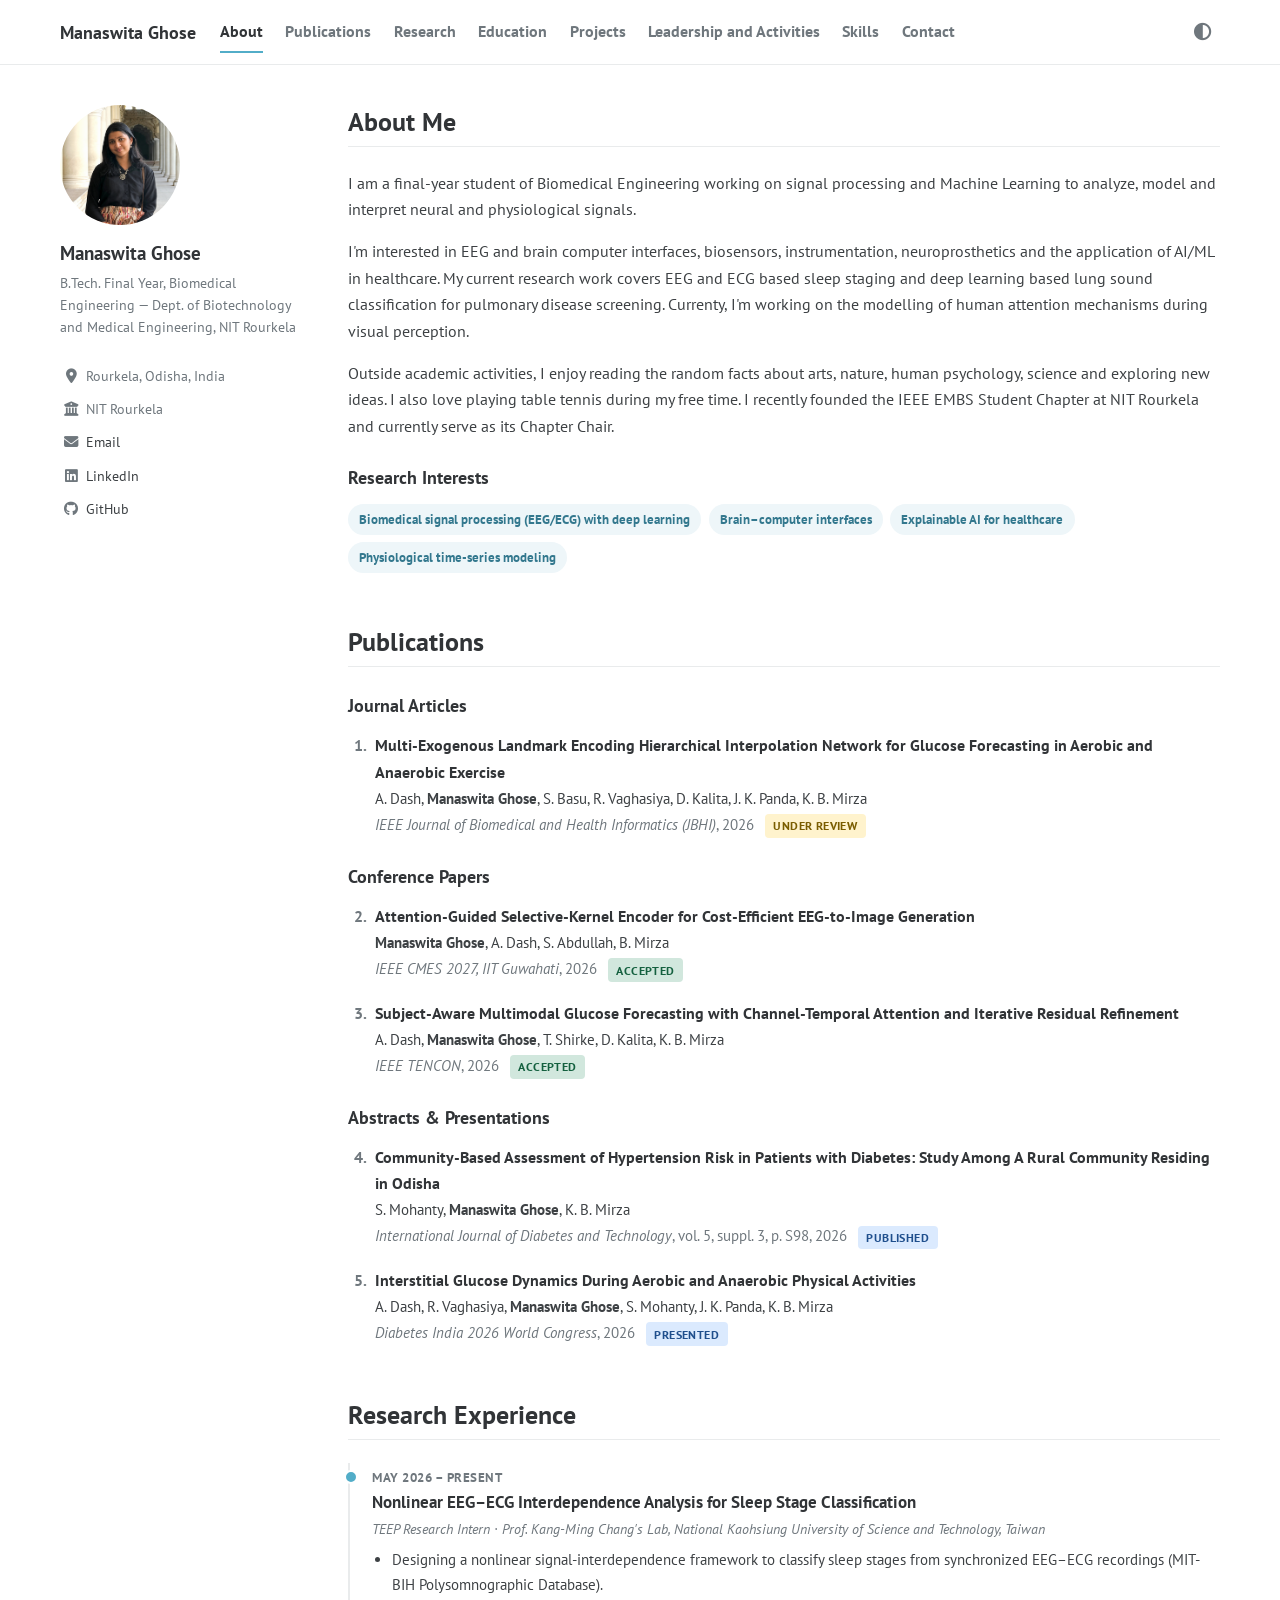
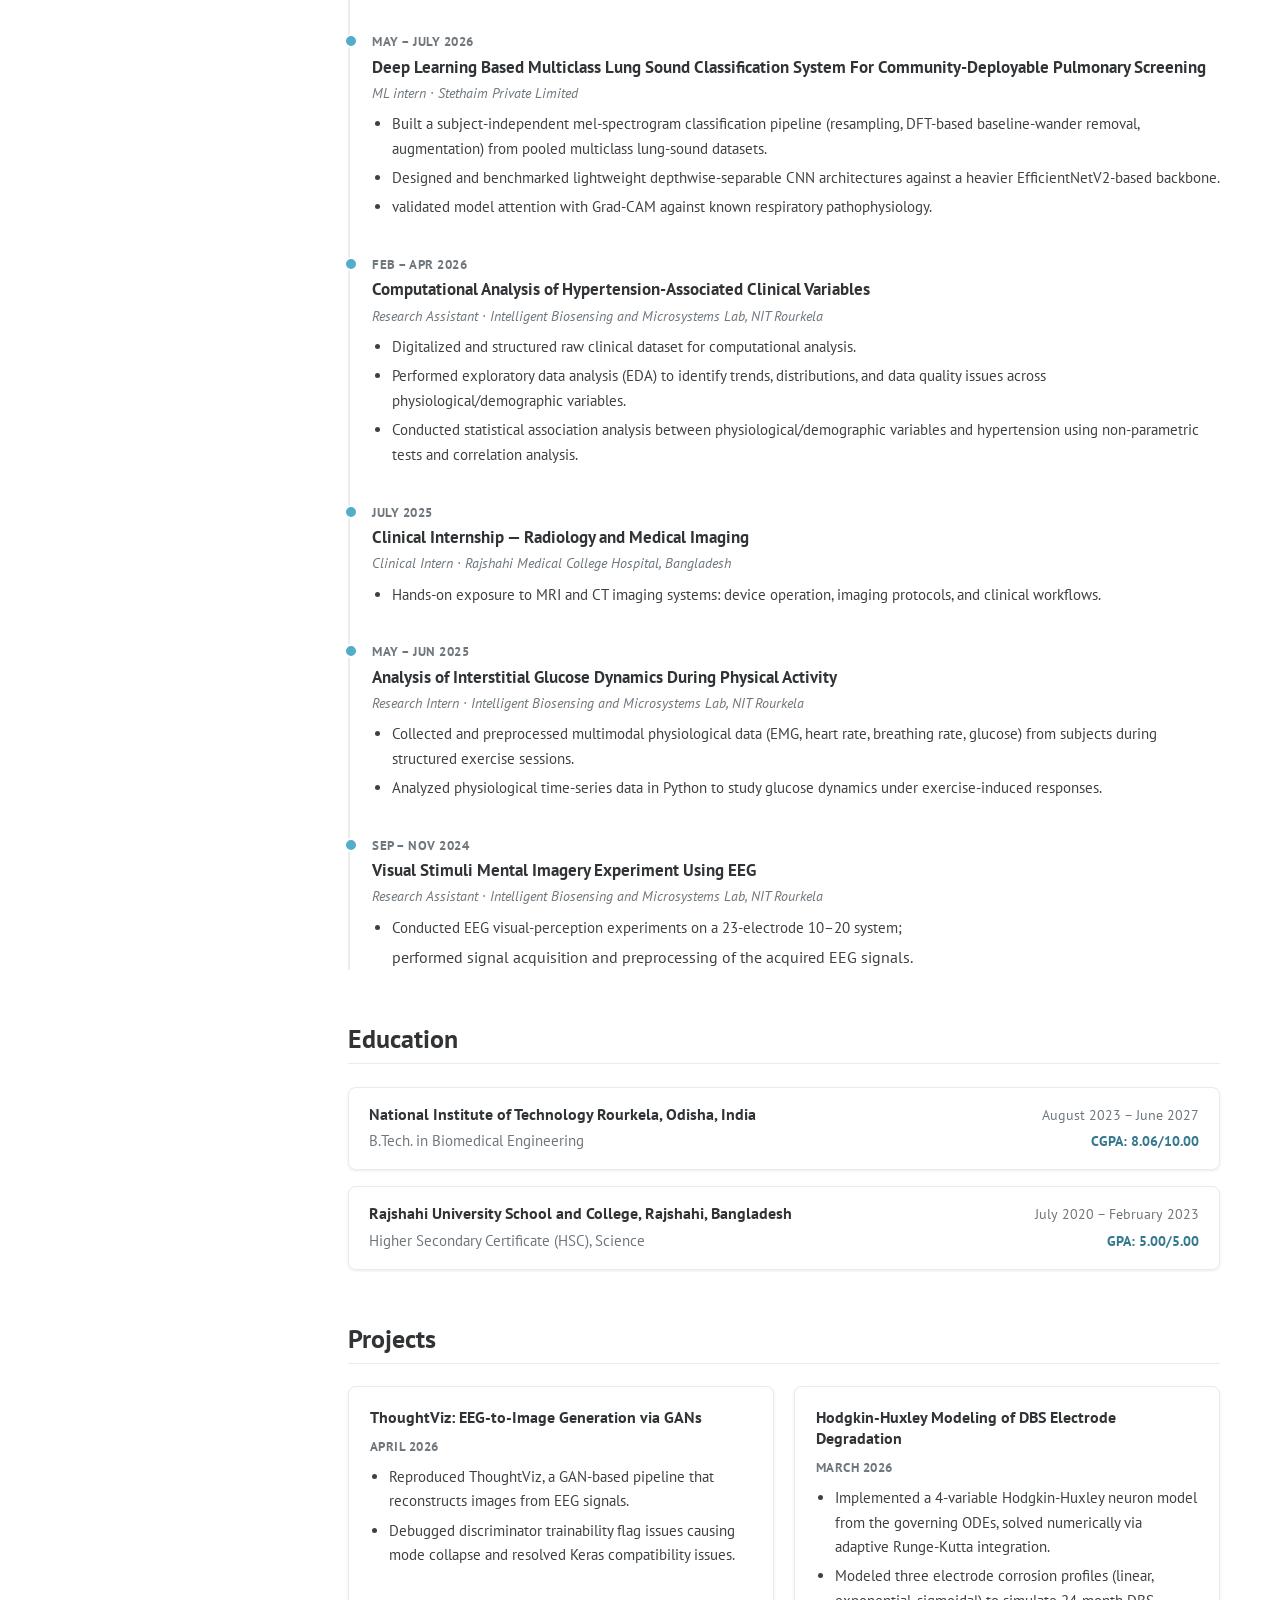
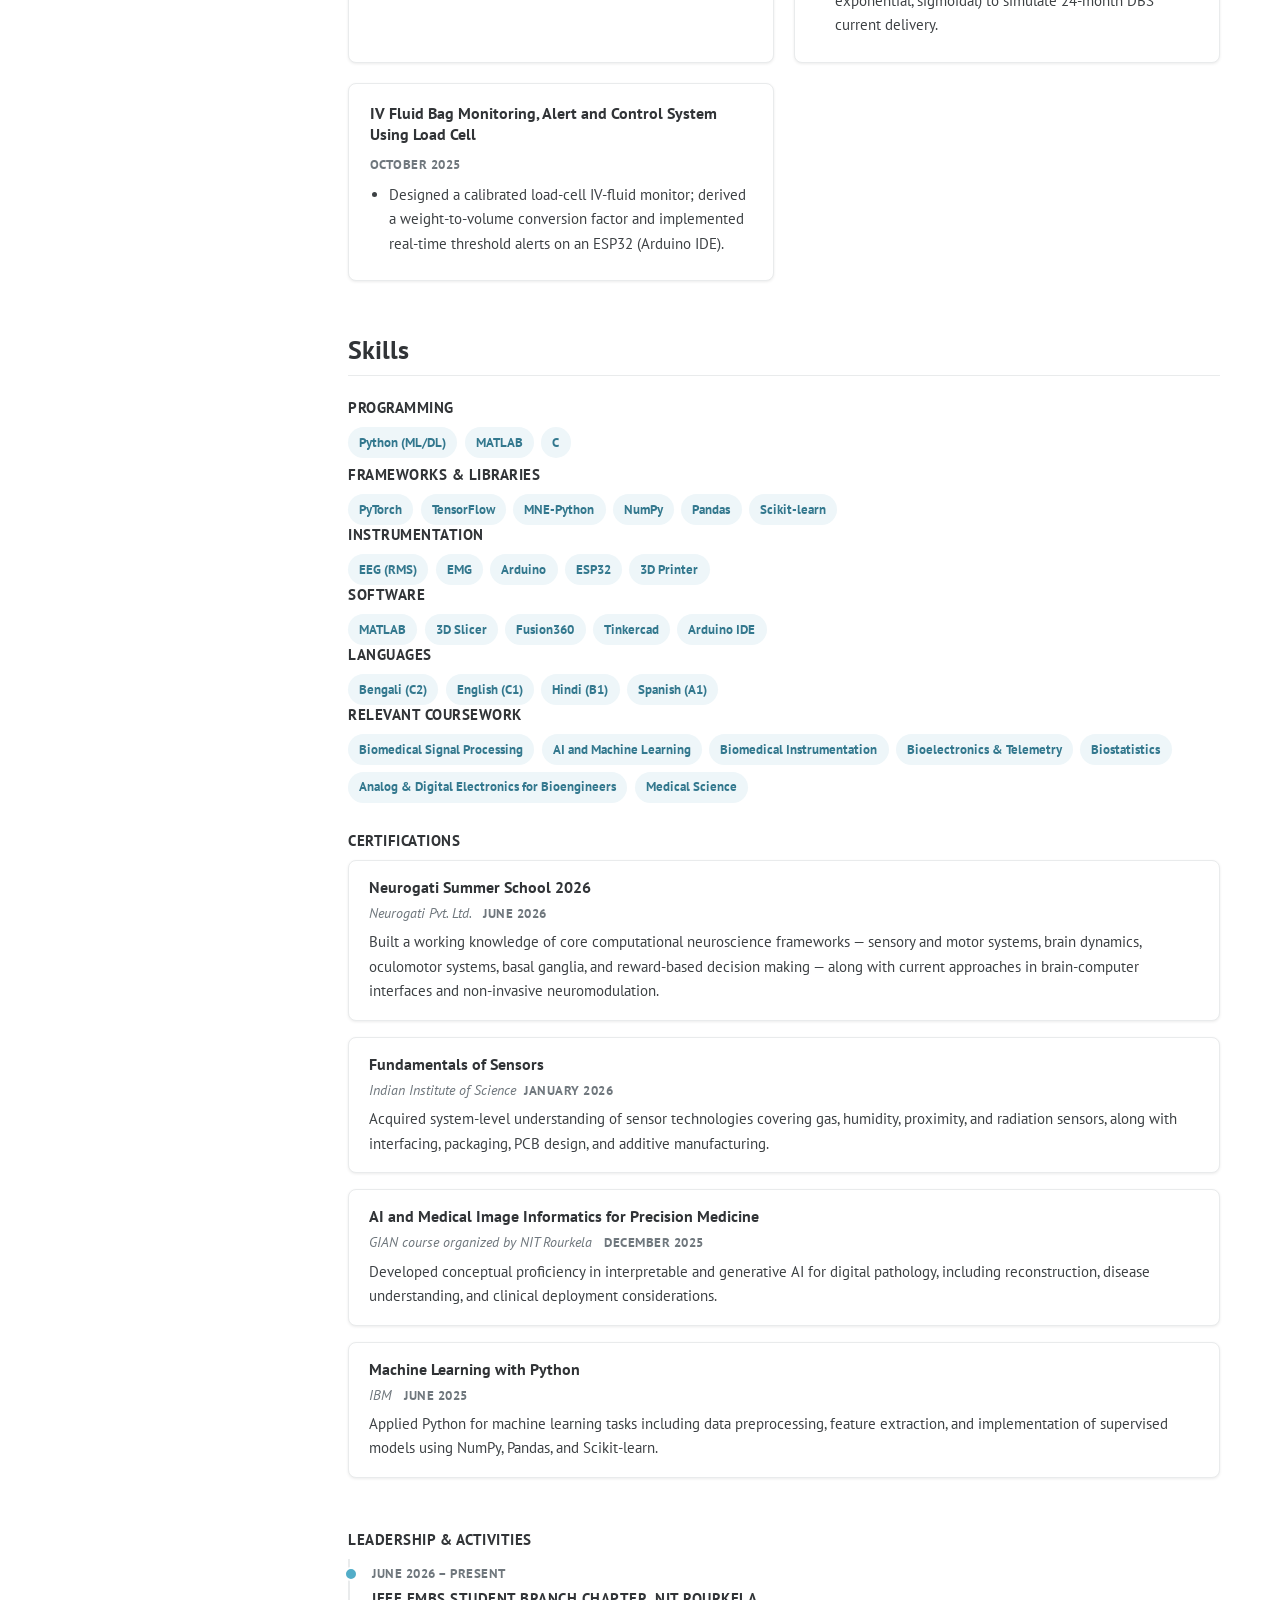
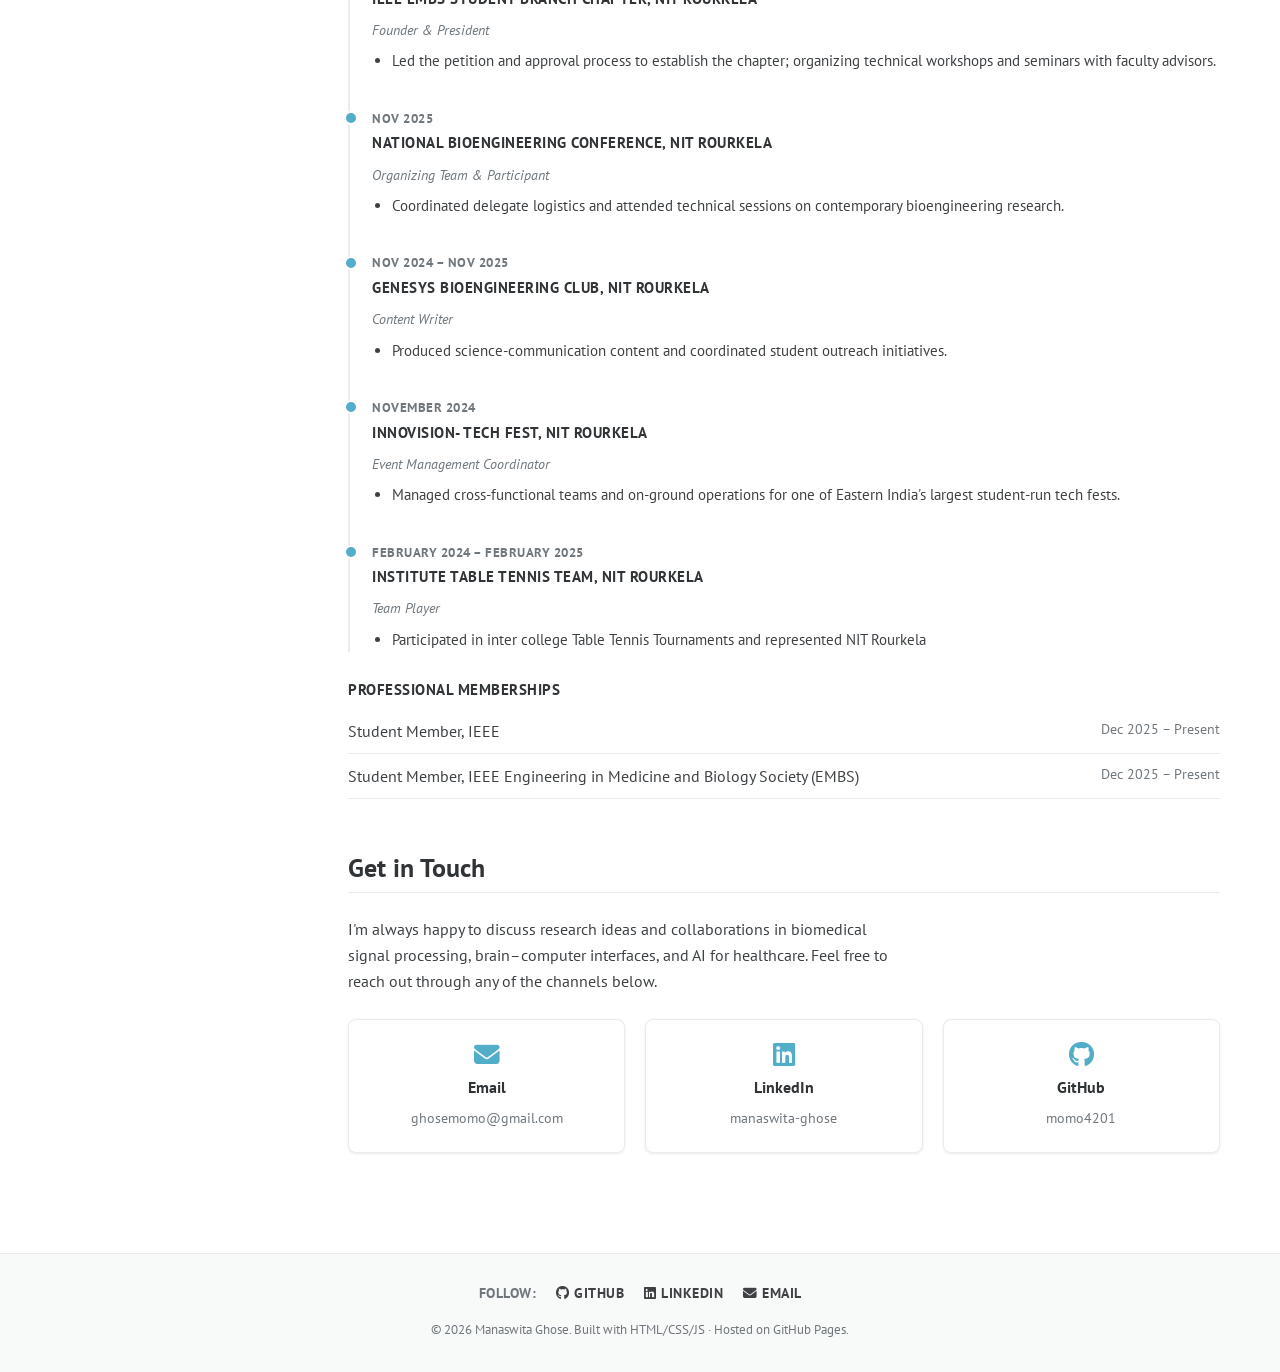
==== commit 826c3469: "Update LinkedIn link and publication status" ====
--- a/index.html
+++ b/index.html
@@ -66,7 +66,7 @@
         <li><i class="fa-solid fa-location-dot"></i> Rourkela, Odisha, India</li>
         <li><i class="fa-solid fa-building-columns"></i> NIT Rourkela</li>
         <li><a href="mailto:ghosemomo@gmail.com"><i class="fa-solid fa-envelope"></i> Email</a></li>
-        <li><a href="https://www.linkedin.com/in/manaswita-ghose" target="_blank" rel="noopener"><i class="fa-brands fa-linkedin"></i> LinkedIn</a></li>
+        <li><a href="https://www.linkedin.com/in/manaswita-ghose-0408abc/" target="_blank" rel="noopener"><i class="fa-brands fa-linkedin"></i> LinkedIn</a></li>
         <li><a href="https://github.com/momo4201" target="_blank" rel="noopener"><i class="fa-brands fa-github"></i> GitHub</a></li>
       </ul>
     </aside>
@@ -110,7 +110,7 @@
             <li class="pub">
               <p class="pub-title">Attention-Guided Selective-Kernel Encoder for Cost-Efficient EEG-to-Image Generation</p>
               <p class="pub-authors"><strong>Manaswita Ghose</strong>, A. Dash, S. Abdullah, B. Mirza</p>
-              <p class="pub-venue"><em>IEEE CMES 2027, IIT Guwahati</em>, 2026 <span class="badge badge--accepted">Submitted</span></p>
+              <p class="pub-venue"><em>IEEE CMES 2027, IIT Guwahati</em>, 2026 <span class="badge badge--accepted">Accepted</span></p>
             </li>
 
             <li class="pub">
